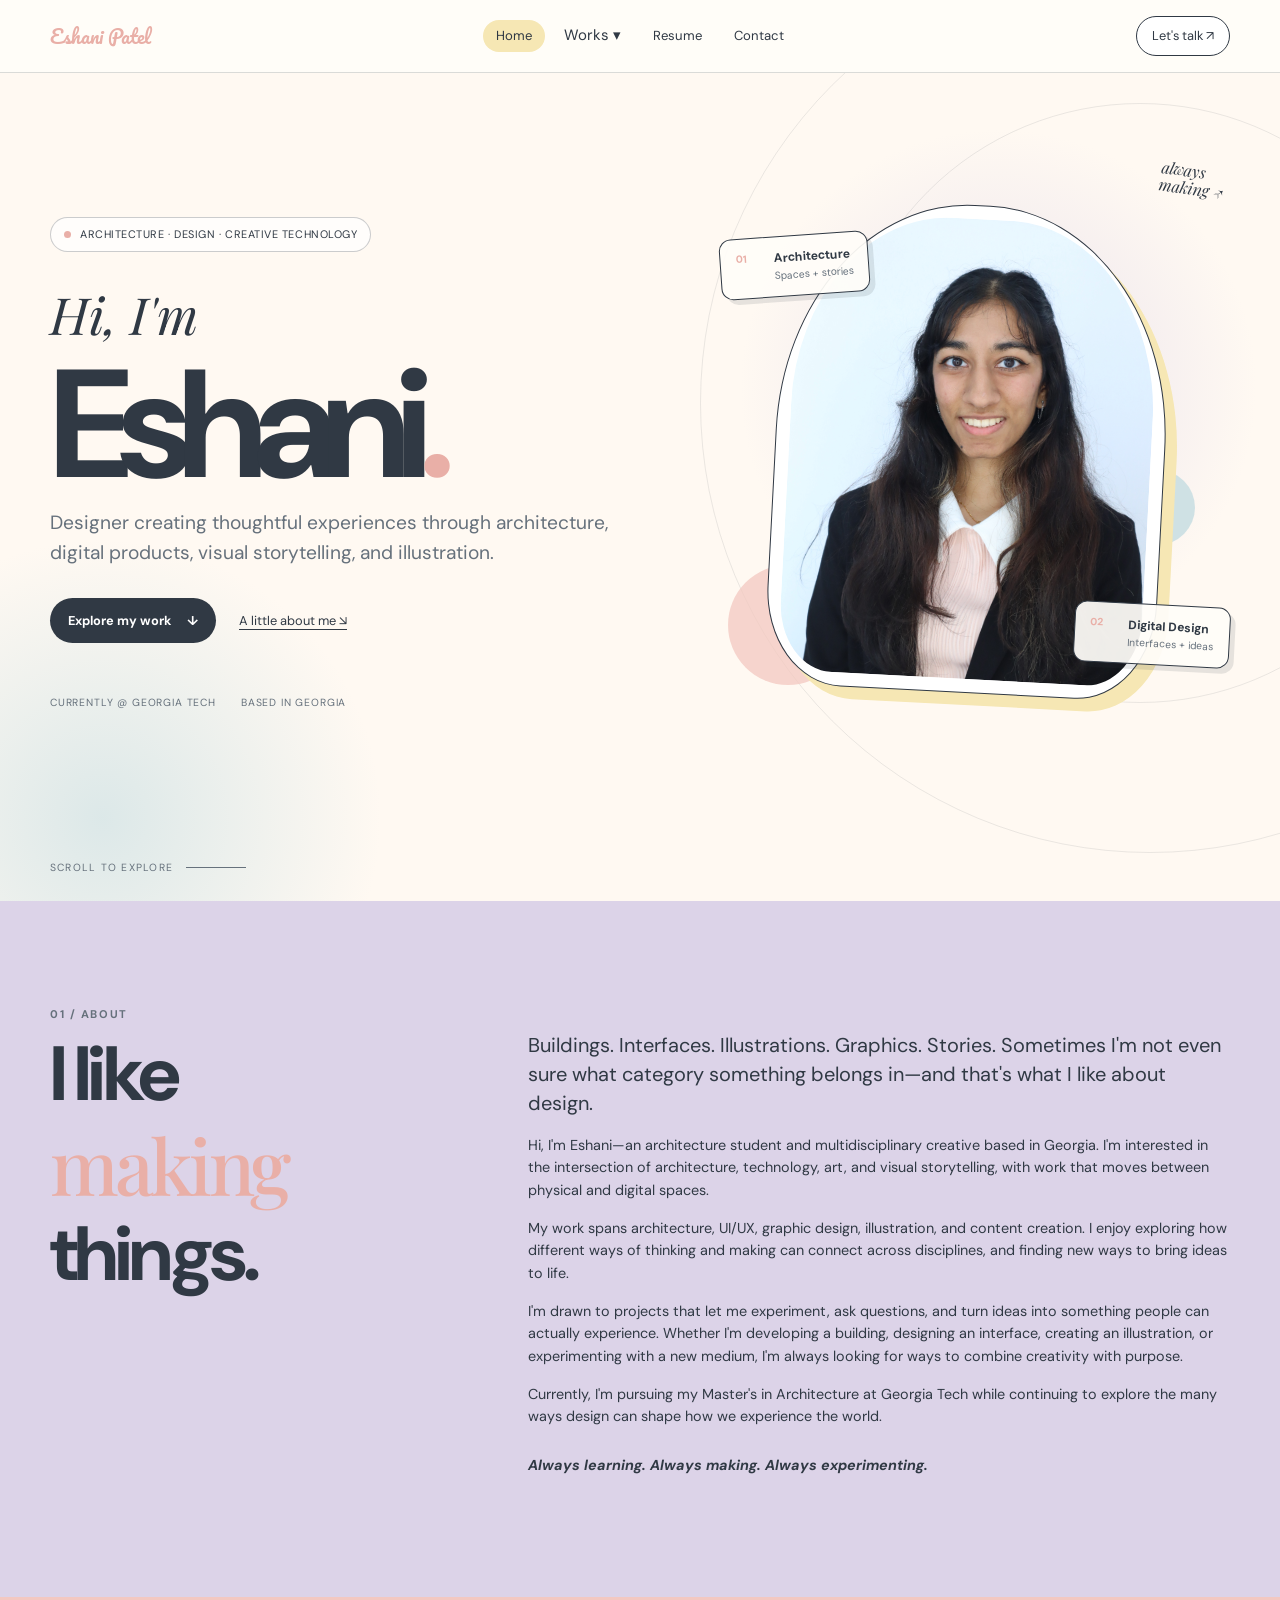
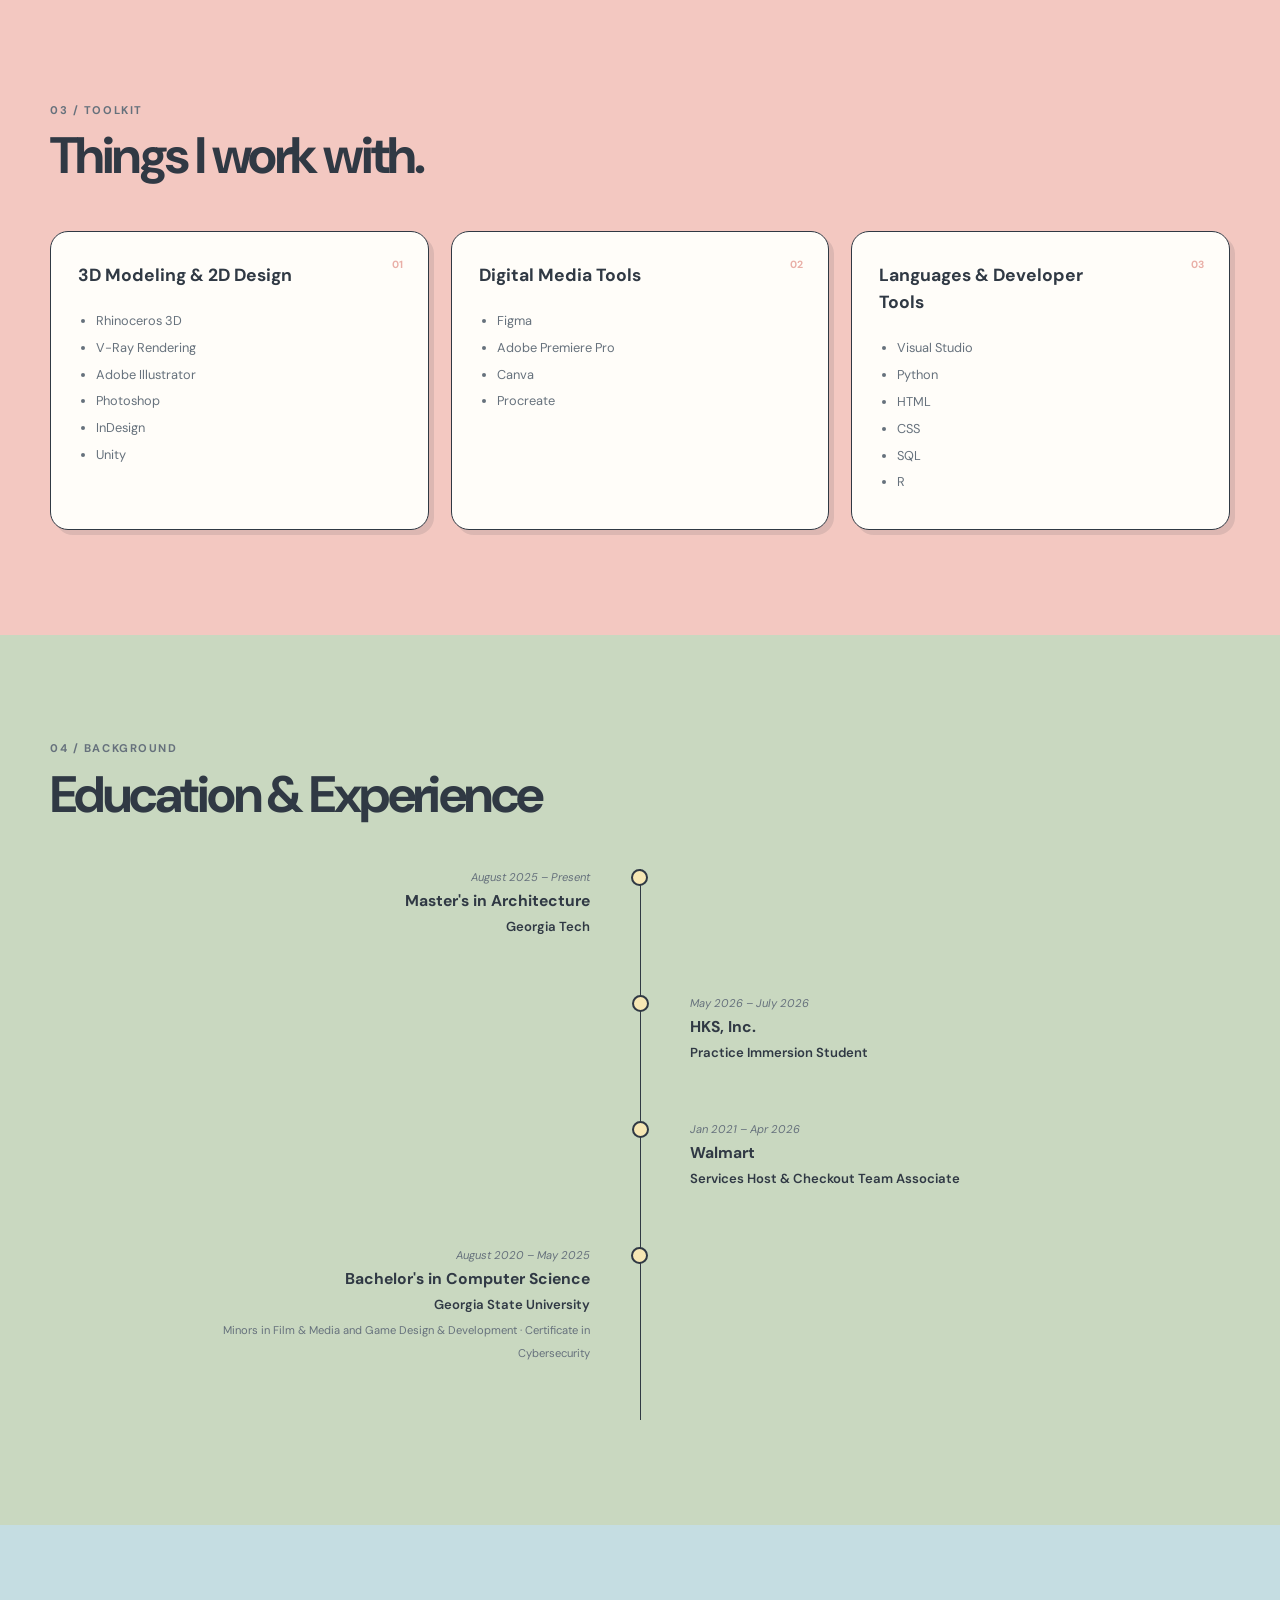
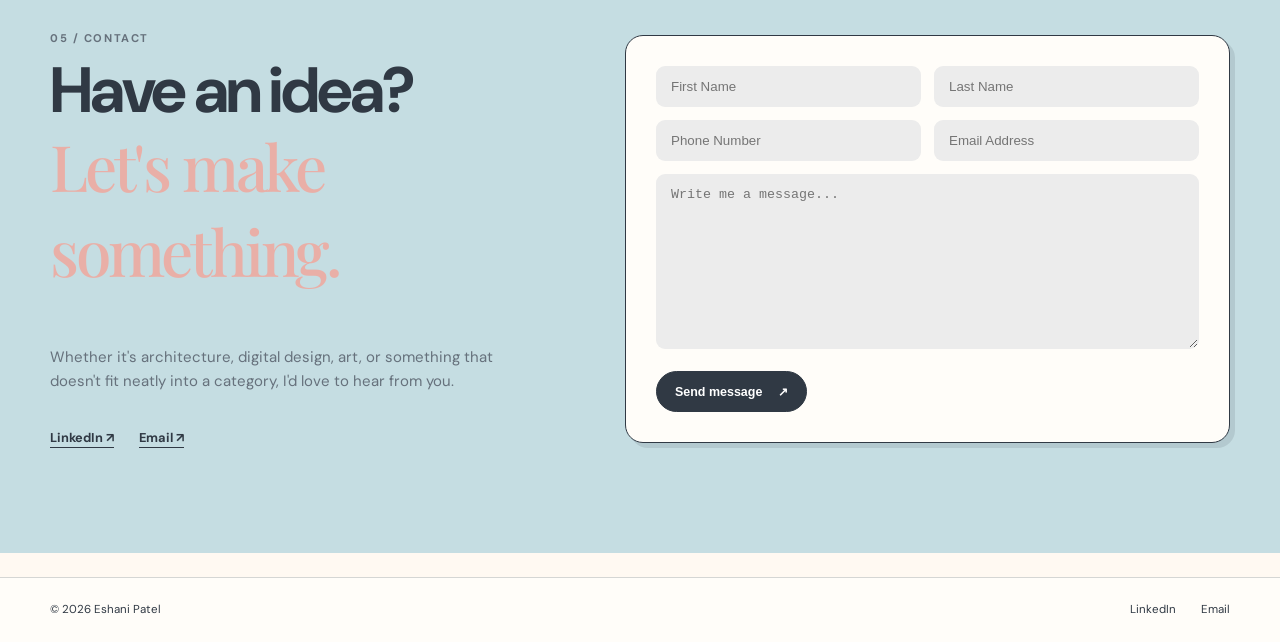
==== index.html @ 1f46087b "naming convention" ====
<!DOCTYPE html>
<html lang="en">

<head>
  <meta charset="UTF-8">
  <meta name="viewport" content="width=device-width, initial-scale=1">
  <meta name="description" content="Eshani Patel — architecture student and multidisciplinary designer.">
  <title>Eshani Patel | Portfolio</title>
  
  <link rel="preconnect" href="https://fonts.googleapis.com">
  <link rel="preconnect" href="https://fonts.gstatic.com" crossorigin>
  <link href="https://fonts.googleapis.com/css2?family=DM+Sans:wght@400;500;600;700&family=Playfair+Display:ital,wght@0,500;0,600;1,500&family=Pacifico&display=swap" rel="stylesheet">
  <link rel="stylesheet" href="styles.css">
</head>

<body>

  <header class="site-header">
    <nav class="nav container">
      <a class="logo" href="#home">Eshani Patel</a>
      
      <div class="nav-center">
        <a class="active" href="#home">Home</a>
        <div class="nav-dropdown">
          <button class="nav-dropdown-toggle" type="button" aria-expanded="false">
            Works <span class="caret">▾</span>
          </button>
          <div class="nav-dropdown-menu">
            <a href="architecture.html">Architecture</a>
            <a href="uiux_graphicdesign.html">UI/UX &amp; Graphic Design</a>
            <a href="WebAppDev.html">Web &amp; App Development</a>
            <a href="#illustrations">Illustrations</a>
            <a href="#content-creation">Content Creation</a>
          </div>
        </div>
        <a href="#resume">Resume</a>
        <a href="#contact">Contact</a>
      </div>
      
      <a class="nav-cta" href="#contact">Let's talk <span>↗</span></a>
      
      <button class="menu-toggle" aria-expanded="false" aria-controls="nav-links">
        <span></span>
        <span></span>
        <span></span>
        <span class="sr-only">Open navigation</span>
      </button>
      
      <div class="mobile-links" id="nav-links">
        <a href="#home">Home</a>
        <div class="mobile-dropdown">
          <button class="mobile-dropdown-toggle" type="button" aria-expanded="false">
            Works <span class="caret">▾</span>
          </button>
          <div class="mobile-dropdown-menu">
            <a href="architecture.html">Architecture</a>
            <a href="uiux_graphicdesign.html">UI/UX &amp; Graphic Design</a>
            <a href="#web-app-development">Web &amp; App Development</a>
            <a href="#illustrations">Illustrations</a>
            <a href="#content-creation">Content Creation</a>
          </div>
        </div>
        <a href="#resume">Resume</a>
        <a href="#contact">Contact</a>
      </div>
    </nav>
  </header>

  <main>

    <section class="hero" id="home">
      <div class="hero-orbit orbit-one"></div>
      <div class="hero-orbit orbit-two"></div>
      
      <div class="hero-grid container">
        <div class="hero-copy">
          <div class="hero-kicker">
            <span class="dot"></span>
            Architecture · Design · Creative Technology
          </div>
          
          <p class="hero-pretitle">Hi, I'm</p>
          <div class="hero-name-spacer" aria-hidden="true"></div>
          <h1>Eshani<span>.</span></h1>
          <p class="hero-lead">Designer creating thoughtful experiences through architecture, digital products, visual storytelling, and illustration.</p>
          
          <div class="hero-actions">
            <a class="button button-dark" href="#work">Explore my work <span>↓</span></a>
            <a class="text-link" href="#about">A little about me <span>↘</span></a>
          </div>
          
          <div class="hero-notes">
            <span>Currently @ Georgia Tech</span>
            <span>Based in Georgia</span>
          </div>
        </div>

        <div class="hero-visual">
          <div class="scribble">always<br>making ↗</div>
          
          <div class="portrait-frame">
            <img src="BusProfPortrait3.jpg" alt="Portrait of Eshani Patel">
          </div>
          
          <div class="floating-card card-top">
            <span class="mini-label">01</span>
            <strong>Architecture</strong>
            <small>Spaces + stories</small>
          </div>
          
          <div class="floating-card card-bottom">
            <span class="mini-label">02</span>
            <strong>Digital Design</strong>
            <small>Interfaces + ideas</small>
          </div>
          
          <div class="shape shape-pink"></div>
          <div class="shape shape-blue"></div>
        </div>
      </div>

      <div class="scroll-note">
        <span>Scroll to explore</span>
        <span class="line"></span>
      </div>
    </section>


    <section class="about section" id="about">
      <div class="container about-grid">
        <div class="about-title">
          <p class="eyebrow">01 / About</p>
          <h2>I like<br><em>making</em><br>things.</h2>
        </div>

        <div class="about-copy">
          <p class="about-intro">Buildings. Interfaces. Illustrations. Graphics. Stories. Sometimes I'm not even sure what category something belongs in—and that's what I like about design.</p>
          
          <p>Hi, I'm Eshani—an architecture student and multidisciplinary creative based in Georgia. I'm interested in the intersection of architecture, technology, art, and visual storytelling, with work that moves between physical and digital spaces.</p>
          
          <p>My work spans architecture, UI/UX, graphic design, illustration, and content creation. I enjoy exploring how different ways of thinking and making can connect across disciplines, and finding new ways to bring ideas to life.</p>
          
          <p>I'm drawn to projects that let me experiment, ask questions, and turn ideas into something people can actually experience. Whether I'm developing a building, designing an interface, creating an illustration, or experimenting with a new medium, I'm always looking for ways to combine creativity with purpose.</p>
          
          <p>Currently, I'm pursuing my Master's in Architecture at Georgia Tech while continuing to explore the many ways design can shape how we experience the world.</p>
          
          <p class="closing-line">Always learning. Always making. Always experimenting.</p>
        </div>
      </div>
    </section>



    <section class="skills section" id="skills">
      <div class="container">
        <div class="section-heading">
          <div>
            <p class="eyebrow">03 / Toolkit</p>
            <h2>Things I work with.</h2>
          </div>
        </div>

        <div class="skills-grid">
          <article class="skill-card">
            <span class="skill-number">01</span>
            <h3>3D Modeling &amp; 2D Design</h3>
            <ul>
              <li>Rhinoceros 3D</li>
              <li>V-Ray Rendering</li>
              <li>Adobe Illustrator</li>
              <li>Photoshop</li>
              <li>InDesign</li>
              <li>Unity</li>
            </ul>
          </article>

          <article class="skill-card">
            <span class="skill-number">02</span>
            <h3>Digital Media Tools</h3>
            <ul>
              <li>Figma</li>
              <li>Adobe Premiere Pro</li>
              <li>Canva</li>
              <li>Procreate</li>
            </ul>
          </article>

          <article class="skill-card">
            <span class="skill-number">03</span>
            <h3>Languages &amp; Developer Tools</h3>
            <ul>
              <li>Visual Studio</li>
              <li>Python</li>
              <li>HTML</li>
              <li>CSS</li>
              <li>SQL</li>
              <li>R</li>
            </ul>
          </article>
        </div>
      </div>
    </section>


    <section class="timeline-section section" id="resume">
      <div class="container">
        <div class="section-heading">
          <div>
            <p class="eyebrow">04 / Background</p>
            <h2>Education &amp; Experience</h2>
          </div>
        </div>

        <div class="timeline">
          <article class="timeline-item left">
            <div class="timeline-content">
              <span class="date">August 2025 – Present</span>
              <h3>Master's in Architecture</h3>
              <p>Georgia Tech</p>
            </div>
          </article>

          <article class="timeline-item right">
            <div class="timeline-content">
              <span class="date">May 2026 – July 2026</span>
              <h3>HKS, Inc.</h3>
              <p>Practice Immersion Student</p>
            </div>
          </article>

          <article class="timeline-item right">
            <div class="timeline-content">
              <span class="date">Jan 2021 – Apr 2026</span>
              <h3>Walmart</h3>
              <p>Services Host &amp; Checkout Team Associate</p>
            </div>
          </article>

          <article class="timeline-item left">
            <div class="timeline-content">
              <span class="date">August 2020 – May 2025</span>
              <h3>Bachelor's in Computer Science</h3>
              <p>Georgia State University</p>
              <small>Minors in Film &amp; Media and Game Design &amp; Development · Certificate in Cybersecurity</small>
            </div>
          </article>
        </div>
      </div>
    </section>


    <section class="contact section" id="contact">
      <div class="container contact-grid">
        <div class="contact-intro">
          <p class="eyebrow">05 / Contact</p>
          <h2>Have an idea?<br><em>Let's make something.</em></h2>
          <p>Whether it's architecture, digital design, art, or something that doesn't fit neatly into a category, I'd love to hear from you.</p>
          
          <div class="contact-links">
            <a href="#" target="_blank" rel="noreferrer">LinkedIn ↗</a>
            <a href="mailto:your-email@example.com">Email ↗</a>
          </div>
        </div>

        <form class="contact-form" action="#" method="post">
          <div class="form-row">
            <label>
              <span>First Name</span>
              <input name="first-name" placeholder="First Name" autocomplete="given-name">
            </label>
            <label>
              <span>Last Name</span>
              <input name="last-name" placeholder="Last Name" autocomplete="family-name">
            </label>
          </div>

          <div class="form-row">
            <label>
              <span>Phone Number</span>
              <input type="tel" name="phone" placeholder="Phone Number" autocomplete="tel">
            </label>
            <label>
              <span>Email Address</span>
              <input type="email" name="email" placeholder="Email Address" autocomplete="email">
            </label>
          </div>

          <label>
            <span>Message</span>
            <textarea name="message" placeholder="Write me a message..." rows="7"></textarea>
          </label>

          <button type="submit">Send message <span>↗</span></button>
        </form>
      </div>
    </section>
  </main>


  <footer class="site-footer">
    <div class="container footer-inner">
      <span>© 2026 Eshani Patel</span>
      <div>
        <a href="#" target="_blank" rel="noreferrer">LinkedIn</a>
        <a href="mailto:your-email@example.com">Email</a>
      </div>
    </div>
  </footer>

  <script>
    const menuToggle = document.querySelector('.menu-toggle');
    const mobileLinks = document.querySelector('.mobile-links');
    const navDropdown = document.querySelector('.nav-dropdown');
    const navDropdownToggle = document.querySelector('.nav-dropdown-toggle');
    const mobileDropdown = document.querySelector('.mobile-dropdown');
    const mobileDropdownToggle = document.querySelector('.mobile-dropdown-toggle');

    const closeDesktopDropdown = () => {
      navDropdown?.classList.remove('open');
      navDropdownToggle?.setAttribute('aria-expanded', 'false');
    };

    const closeMobileDropdown = () => {
      mobileDropdown?.classList.remove('open');
      mobileDropdownToggle?.setAttribute('aria-expanded', 'false');
    };

    navDropdownToggle?.addEventListener('click', () => {
      const isOpen = navDropdown.classList.contains('open');
      navDropdown.classList.toggle('open', !isOpen);
      navDropdownToggle.setAttribute('aria-expanded', String(!isOpen));
    });

    mobileDropdownToggle?.addEventListener('click', () => {
      const isOpen = mobileDropdown.classList.contains('open');
      mobileDropdown.classList.toggle('open', !isOpen);
      mobileDropdownToggle.setAttribute('aria-expanded', String(!isOpen));
    });

    document.addEventListener('click', (event) => {
      if (!navDropdown?.contains(event.target)) {
        closeDesktopDropdown();
      }
      if (!mobileDropdown?.contains(event.target)) {
        closeMobileDropdown();
      }
    });

    menuToggle?.addEventListener('click', () => {
      const isExpanded = menuToggle.getAttribute('aria-expanded') === 'true';
      menuToggle.setAttribute('aria-expanded', String(!isExpanded));
      mobileLinks.classList.toggle('open');
    });

    mobileLinks?.querySelectorAll('a').forEach(link => {
      link.addEventListener('click', () => {
        menuToggle.setAttribute('aria-expanded', 'false');
        mobileLinks.classList.remove('open');
      });
    });
  </script>
</body>

</html>
---- styles.css ----
/* =========================================
   DESIGN TOKENS
   ========================================= */
:root {
  --cream: #fff9f2;
  --paper: #fffdf9;
  --ink: #303944;
  --muted: #66717c;
  --rose: #f3c8c1;
  --coral: #e9afa7;
  --lav: #dcd3e8;
  --butter: #f6e7b4;
  --sage: #c9d8c0;
  --blue: #c5dde2;
  --white: #fff;
  --shadow: 5px 5px 0 rgba(48, 57, 68, 0.12);
  --max: 1180px;
}

/* =========================================
   BASE / RESET
   ========================================= */
* {
  box-sizing: border-box;
}

html {
  scroll-behavior: smooth;
  scroll-padding-top: 75px;
}

body {
  margin: 0;
  background: var(--cream);
  color: var(--ink);
  font: 15px/1.55 'DM Sans', Arial, sans-serif;
}

a {
  color: inherit;
}

img {
  max-width: 100%;
  display: block;
}

.container {
  width: min(calc(100% - 48px), var(--max));
  margin: auto;
}

.section {
  padding: 105px 0;
}

h1,
h2,
h3,
p {
  margin-top: 0;
}

h2 {
  font-size: clamp(2rem, 4vw, 3.5rem);
  line-height: 1.02;
  letter-spacing: -0.05em;
}

.eyebrow {
  font-size: 0.7rem;
  font-weight: 700;
  letter-spacing: 0.14em;
  text-transform: uppercase;
  color: var(--muted);
}

/* =========================================
   LAYOUT / UTILITY STYLES
   ========================================= */
.site-header {
  position: sticky;
  top: 0;
  z-index: 100;
  background: #fffdf9e8;
  border-bottom: 1px solid #3039442d;
  backdrop-filter: blur(14px);
}

.nav {
  min-height: 72px;
  display: grid;
  grid-template-columns: 1fr auto 1fr;
  align-items: center;
}

.logo {
  font: 1.2rem 'Pacifico', cursive;
  color: var(--coral);
  text-decoration: none;
}

.nav-center {
  display: flex;
  gap: 6px;
  align-items: center;
}

.nav-center a,
.nav-dropdown-toggle {
  padding: 8px 13px;
  border-radius: 999px;
  font-size: 0.82rem;
  text-decoration: none;
  line-height: 1.2;
}

.nav-center a:hover,
.nav-center .active,
.nav-dropdown-toggle:hover {
  background: var(--butter);
}

.nav-dropdown {
  position: relative;
}

.nav-dropdown-toggle {
  border: 0;
  background: transparent;
  color: inherit;
  font: inherit;
  cursor: pointer;
  display: flex;
  align-items: center;
  gap: 4px;
}

.nav-dropdown-menu {
  position: absolute;
  top: calc(100% + 8px);
  left: 0;
  display: none;
  flex-direction: column;
  min-width: 220px;
  padding: 10px;
  border: 1px solid var(--ink);
  border-radius: 14px;
  background: var(--paper);
  box-shadow: var(--shadow);
  z-index: 30;
}

.nav-dropdown.open .nav-dropdown-menu {
  display: flex;
}

.nav-dropdown-menu a {
  padding: 8px 10px;
  border-radius: 10px;
  text-decoration: none;
  font-size: 0.8rem;
}

.nav-dropdown-menu a:hover {
  background: var(--butter);
}

.nav-cta {
  justify-self: end;
  padding: 9px 15px;
  border: 1px solid var(--ink);
  border-radius: 999px;
  text-decoration: none;
  font-size: 0.8rem;
  background: #fff;
}

.menu-toggle,
.mobile-links {
  display: none;
}

/* =========================================
   HERO
   ========================================= */
.hero {
  position: relative;
  min-height: calc(100vh - 72px);
  overflow: hidden;
  display: grid;
  align-items: center;
  background: radial-gradient(circle at 78% 38%, #dcd3e8a6, transparent 23%),
    radial-gradient(circle at 8% 90%, #c5dde299, transparent 20%),
    var(--cream);
}

.hero-grid {
  position: relative;
  z-index: 2;
  display: grid;
  grid-template-columns: 1fr 0.85fr;
  gap: 70px;
  align-items: center;
  padding: 35px 0 80px;
}

.hero-kicker {
  width: max-content;
  display: flex;
  align-items: center;
  gap: 9px;
  margin-bottom: 28px;
  padding: 8px 13px;
  border: 1px solid #30394440;
  border-radius: 999px;
  background: #ffffffa8;
  font-size: 0.68rem;
  letter-spacing: 0.05em;
  text-transform: uppercase;
}

.dot {
  width: 7px;
  height: 7px;
  border-radius: 50%;
  background: var(--coral);
}

.hero-pretitle {
  margin-bottom: 0;
  font: italic clamp(2rem, 4vw, 3.8rem) 'Playfair Display', serif;
}

.hero-name-spacer {
  height: 18px;
}

.hero h1 {
  margin: 0 0 22px;
  font-size: clamp(5rem, 12vw, 10.5rem);
  line-height: 0.78;
  letter-spacing: -0.09em;
}

.hero h1 span {
  color: var(--coral);
}

.hero-lead {
  max-width: 600px;
  margin-bottom: 30px;
  color: var(--muted);
  font-size: clamp(1rem, 1.5vw, 1.2rem);
}

.hero-actions {
  display: flex;
  align-items: center;
  gap: 23px;
}

.button {
  display: inline-flex;
  gap: 16px;
  padding: 13px 18px;
  border-radius: 999px;
  text-decoration: none;
  font-size: 0.8rem;
  font-weight: 700;
}

.button-dark {
  background: var(--ink);
  color: #fff;
}

.text-link {
  font-size: 0.8rem;
  text-underline-offset: 4px;
}

.hero-notes {
  display: flex;
  gap: 25px;
  margin-top: 52px;
  color: var(--muted);
  font-size: 0.65rem;
  text-transform: uppercase;
  letter-spacing: 0.08em;
}

.hero-visual {
  position: relative;
  min-height: 610px;
}

.portrait-frame {
  position: absolute;
  z-index: 3;
  top: 45px;
  right: 65px;
  width: min(390px, 80%);
  aspect-ratio: 4 / 5;
  overflow: hidden;
  padding: 13px;
  border: 1.5px solid var(--ink);
  border-radius: 48% 48% 20% 20%;
  background: #fff;
  transform: rotate(3deg);
  box-shadow: 12px 12px 0 var(--butter);
}

.portrait-frame img {
  width: 100%;
  height: 100%;
  object-fit: cover;
  border-radius: 42% 42% 15% 15%;
  background: var(--lav);
}

.floating-card {
  position: absolute;
  z-index: 5;
  display: grid;
  grid-template-columns: 30px 1fr;
  column-gap: 8px;
  padding: 12px 15px;
  border: 1px solid var(--ink);
  border-radius: 12px;
  background: #fffdf9ed;
  box-shadow: var(--shadow);
}

.floating-card strong {
  font-size: 0.76rem;
}

.floating-card small {
  grid-column: 2;
  color: var(--muted);
  font-size: 0.64rem;
}

.mini-label {
  color: var(--coral);
  font-size: 0.65rem;
  font-weight: 700;
}

.card-top {
  top: 75px;
  left: 0;
  transform: rotate(-4deg);
}

.card-bottom {
  right: 0;
  bottom: 105px;
  transform: rotate(3deg);
}

.scribble {
  position: absolute;
  z-index: 6;
  right: 5px;
  top: 2px;
  font: italic 1rem/1.1 'Playfair Display', serif;
  transform: rotate(8deg);
}

.shape {
  position: absolute;
  border-radius: 50%;
}

.shape-pink {
  width: 120px;
  height: 120px;
  left: 8px;
  bottom: 85px;
  background: var(--rose);
  opacity: 0.75;
}

.shape-blue {
  width: 75px;
  height: 75px;
  right: 35px;
  top: 310px;
  background: var(--blue);
  opacity: 0.8;
}

.hero-orbit {
  position: absolute;
  border: 1px solid #3039441a;
  border-radius: 50%;
}

.orbit-one {
  width: 600px;
  height: 600px;
  right: -160px;
  top: 30px;
}

.orbit-two {
  width: 900px;
  height: 900px;
  right: -320px;
  top: -120px;
}

.scroll-note {
  position: absolute;
  bottom: 25px;
  left: max(24px, calc((100vw - var(--max)) / 2));
  display: flex;
  align-items: center;
  gap: 13px;
  color: var(--muted);
  font-size: 0.65rem;
  text-transform: uppercase;
  letter-spacing: 0.12em;
}

.scroll-note .line {
  width: 60px;
  height: 1px;
  background: var(--muted);
}

/* =========================================
   ABOUT
   ========================================= */
.about {
  background: var(--lav);
}

.about-grid {
  display: grid;
  grid-template-columns: 0.7fr 1.3fr;
  gap: 100px;
}

.about-title h2 {
  font-size: clamp(3.5rem, 6vw, 6rem);
  margin: 0;
}

.about-title em,
.contact-intro em {
  color: var(--coral);
  font: 500 1em 'Playfair Display', serif;
}

.about-copy {
  padding-top: 25px;
}

.about-copy p {
  max-width: 720px;
  margin-bottom: 16px;
  font-size: 0.9rem;
}

.about-copy .about-intro {
  font-size: 1.25rem;
  line-height: 1.45;
}

.closing-line {
  margin-top: 26px;
  font-weight: 700;
  font-style: italic;
}

/* =========================================
   WORKS
   ========================================= */
.works {
  background: var(--paper);
}

.section-heading {
  display: flex;
  align-items: end;
  justify-content: space-between;
  gap: 30px;
  margin-bottom: 48px;
}

.section-heading h2 {
  margin-bottom: 0;
}

.section-heading > p {
  max-width: 410px;
  color: var(--muted);
  font-size: 0.88rem;
}

.project-grid {
  display: grid;
  grid-template-columns: 1.2fr 0.8fr;
  grid-template-rows: auto auto;
  gap: 25px;
}

.project-card {
  overflow: hidden;
  display: block;
  border: 1px solid var(--ink);
  border-radius: 18px;
  background: #fff;
  box-shadow: var(--shadow);
  text-decoration: none;
  transition: 0.25s;
}

.project-card:hover {
  transform: translateY(-6px) rotate(-0.4deg);
}

.project-large {
  grid-row: span 2;
}

.project-image {
  min-height: 280px;
  display: grid;
  place-items: center;
  background: var(--butter);
  color: var(--muted);
  font-size: 0.7rem;
  letter-spacing: 0.1em;
  text-transform: uppercase;
}

.project-large .project-image {
  min-height: 490px;
  background: var(--lav);
}

.project-yellow .project-image {
  background: var(--blue);
}

.project-green .project-image {
  background: var(--sage);
}

.project-meta {
  padding: 20px 22px 23px;
}

.project-meta span {
  font-size: 0.65rem;
  color: var(--muted);
  text-transform: uppercase;
  letter-spacing: 0.1em;
}

.project-meta h3 {
  margin: 7px 0;
  font-size: 1.25rem;
}

.project-meta h3 b {
  float: right;
  color: var(--coral);
}

.project-meta p {
  margin: 0;
  color: var(--muted);
  font-size: 0.8rem;
}

/* =========================================
   SKILLS
   ========================================= */
.skills {
  background: var(--rose);
}

.skills-grid {
  display: grid;
  grid-template-columns: repeat(3, 1fr);
  gap: 22px;
}

.skill-card {
  position: relative;
  min-height: 280px;
  padding: 30px 27px;
  border: 1px solid var(--ink);
  border-radius: 18px;
  background: var(--paper);
  box-shadow: var(--shadow);
}

.skill-number {
  position: absolute;
  top: 25px;
  right: 25px;
  font-size: 0.65rem;
  color: var(--coral);
  font-weight: 700;
}

.skill-card h3 {
  max-width: 220px;
  margin-bottom: 22px;
  font-size: 1.1rem;
}

.skill-card ul {
  margin: 0;
  padding-left: 18px;
}

.skill-card li {
  margin-bottom: 7px;
  color: var(--muted);
  font-size: 0.8rem;
}

/* =========================================
   TIMELINE
   ========================================= */
.timeline-section {
  background: var(--sage);
}

.timeline {
  position: relative;
  max-width: 950px;
  margin: auto;
}

.timeline:before {
  content: "";
  position: absolute;
  top: 0;
  bottom: 0;
  left: 50%;
  width: 1px;
  background: var(--ink);
}

.timeline-item {
  position: relative;
  width: 50%;
  padding: 0 50px 55px;
}

.timeline-item.left {
  text-align: right;
}

.timeline-item.right {
  margin-left: 50%;
}

.timeline-item:after {
  content: "";
  position: absolute;
  top: 0;
  width: 13px;
  height: 13px;
  border: 2px solid var(--ink);
  border-radius: 50%;
  background: var(--butter);
}

.timeline-item.left:after {
  right: -8px;
}

.timeline-item.right:after {
  left: -8px;
}

.timeline-content {
  max-width: 380px;
  margin-left: auto;
}

.timeline-item.right .timeline-content {
  margin-left: 0;
}

.date {
  display: block;
  margin-bottom: 3px;
  color: var(--muted);
  font-size: 0.7rem;
  font-style: italic;
}

.timeline-content h3 {
  margin-bottom: 3px;
  font-size: 0.98rem;
}

.timeline-content p {
  margin-bottom: 3px;
  font-size: 0.82rem;
  font-weight: 600;
}

.timeline-content small {
  color: var(--muted);
  font-size: 0.7rem;
}

/* =========================================
   CONTACT
   ========================================= */
.contact {
  background: var(--blue);
}

.contact-grid {
  display: grid;
  grid-template-columns: 0.9fr 1.1fr;
  gap: 80px;
  align-items: center;
}

.contact-intro h2 {
  font-size: clamp(2.8rem, 5vw, 5rem);
}

.contact-intro > p:not(.eyebrow) {
  max-width: 450px;
  color: var(--muted);
}

.contact-links {
  display: flex;
  gap: 25px;
  margin-top: 35px;
}

.contact-links a {
  font-size: 0.8rem;
  font-weight: 700;
  text-underline-offset: 5px;
}

.contact-form {
  padding: 30px;
  border: 1px solid var(--ink);
  border-radius: 18px;
  background: var(--paper);
  box-shadow: var(--shadow);
}

.form-row {
  display: grid;
  grid-template-columns: 1fr 1fr;
  gap: 13px;
  margin-bottom: 13px;
}

.contact-form label {
  display: block;
}

.contact-form label > span {
  position: absolute;
  width: 1px;
  height: 1px;
  overflow: hidden;
  clip: rect(0 0 0 0);
}

.contact-form input,
.contact-form textarea {
  width: 100%;
  border: 1px solid transparent;
  border-radius: 9px;
  outline: none;
  background: #ececec;
  color: var(--ink);
  padding: 12px 14px;
}

.contact-form textarea {
  min-height: 175px;
  resize: vertical;
}

.contact-form input:focus,
.contact-form textarea:focus {
  border-color: var(--ink);
  background: #fff;
}

.contact-form button {
  margin-top: 15px;
  padding: 12px 18px;
  border: 1px solid var(--ink);
  border-radius: 999px;
  background: var(--ink);
  color: #fff;
  cursor: pointer;
  font-size: 0.78rem;
  font-weight: 700;
}

.contact-form button span {
  margin-left: 12px;
}

/* =========================================
   FOOTER & ACCESSIBILITY
   ========================================= */
.site-footer {
  margin-top: 24px;
  background: var(--paper);
  border-top: 1px solid #30394433;
}

.footer-inner {
  min-height: 64px;
  display: flex;
  justify-content: space-between;
  align-items: center;
  font-size: 0.72rem;
}

.footer-inner div {
  display: flex;
  gap: 25px;
}

.footer-inner a {
  text-decoration: none;
}

.sr-only {
  position: absolute;
  width: 1px;
  height: 1px;
  overflow: hidden;
  clip: rect(0 0 0 0);
}

:focus-visible {
  outline: 3px solid var(--coral);
  outline-offset: 3px;
}

/* =========================================
   RESPONSIVE BREAKPOINTS
   ========================================= */
@media (max-width: 850px) {
  .nav {
    grid-template-columns: 1fr auto;
  }

  .nav-center,
  .nav-cta {
    display: none;
  }

  .menu-toggle {
    display: block;
    justify-self: end;
    width: 42px;
    height: 38px;
    border: 1px solid var(--ink);
    border-radius: 999px;
    background: #fff;
  }

  .menu-toggle span:not(.sr-only) {
    display: block;
    width: 18px;
    height: 2px;
    margin: 4px auto;
    background: var(--ink);
  }

  .mobile-links {
    position: absolute;
    top: 72px;
    left: 0;
    right: 0;
    display: none;
    flex-direction: column;
    padding: 12px;
    background: var(--paper);
    border-bottom: 1px solid #3039442d;
  }

  .mobile-links.open {
    display: flex;
  }

  .mobile-links a,
  .mobile-dropdown-toggle {
    padding: 11px;
    text-align: center;
    text-decoration: none;
  }

  .mobile-dropdown {
    display: flex;
    flex-direction: column;
  }

  .mobile-dropdown-toggle {
    border: 0;
    background: transparent;
    color: inherit;
    font: inherit;
    cursor: pointer;
    display: flex;
    justify-content: center;
    align-items: center;
    gap: 4px;
  }

  .mobile-dropdown-menu {
    display: none;
    flex-direction: column;
    padding: 0 10px 8px;
  }

  .mobile-dropdown.open .mobile-dropdown-menu {
    display: flex;
  }

  .mobile-dropdown-menu a {
    padding: 8px 10px;
    text-decoration: none;
    font-size: 0.8rem;
  }

  .hero-grid {
    grid-template-columns: 1fr;
    gap: 30px;
  }

  .hero {
    min-height: auto;
  }

  .hero-visual {
    min-height: 500px;
  }

  .portrait-frame {
    right: 15%;
    width: 330px;
  }

  .about-grid,
  .contact-grid {
    grid-template-columns: 1fr;
    gap: 45px;
  }

  .skills-grid {
    grid-template-columns: 1fr;
  }

  .skill-card {
    min-height: auto;
  }

  .project-grid {
    grid-template-columns: 1fr;
  }

  .project-large {
    grid-row: auto;
  }

  .project-large .project-image {
    min-height: 350px;
  }

  .contact-grid {
    gap: 30px;
  }
}

@media (max-width: 620px) {
  .container {
    width: calc(100% - 30px);
  }

  .section {
    padding: 75px 0;
  }

  .hero-grid {
    padding-top: 50px;
  }

  .hero h1 {
    font-size: clamp(4.8rem, 25vw, 7rem);
  }

  .hero-actions {
    align-items: flex-start;
    flex-direction: column;
    gap: 15px;
  }

  .hero-notes {
    flex-direction: column;
    gap: 5px;
    margin-top: 35px;
  }

  .hero-visual {
    min-height: 410px;
  }

  .portrait-frame {
    top: 35px;
    right: 7%;
    width: 275px;
  }

  .card-top {
    left: 0;
    top: 35px;
  }

  .card-bottom {
    right: 0;
    bottom: 30px;
  }

  .scribble {
    right: 0;
  }

  .shape-pink {
    width: 80px;
    height: 80px;
    bottom: 20px;
  }

  .shape-blue {
    width: 55px;
    height: 55px;
    top: 220px;
  }

  .scroll-note {
    display: none;
  }

  .section-heading {
    display: block;
  }

  .section-heading > p {
    margin-top: 15px;
  }

  .timeline:before {
    left: 8px;
  }

  .timeline-item,
  .timeline-item.right {
    width: 100%;
    margin-left: 0;
    padding-left: 38px;
    padding-right: 0;
    text-align: left;
  }

  .timeline-item.left:after,
  .timeline-item.right:after {
    left: 1px;
    right: auto;
  }

  .timeline-content,
  .timeline-item.right .timeline-content {
    margin: 0;
    max-width: none;
  }

  .form-row {
    grid-template-columns: 1fr;
  }

  .contact-form {
    padding: 20px;
  }

  .footer-inner {
    flex-direction: column;
    justify-content: center;
    gap: 7px;
    padding: 15px 0;
  }
}

/* =========================================
   ARCHITECTURE PAGE STYLES
   ========================================= */
.site-shell {
  min-height: 100vh;
  display: flex;
  flex-direction: column;
}

.main {
  width: min(calc(100% - 48px), var(--max));
  margin: 0 auto;
  padding: 88px 0 72px;
  flex: 1;
}

main > .container {
  padding-top: 20px;
}

.page-title {
  margin: 0 0 38px;
  font-size: clamp(3.5rem, 7vw, 6rem);
  line-height: 0.88;
  letter-spacing: -0.08em;
  color: var(--ink);
}

.page-title.soft {
  color: var(--muted);
}

.project-grid {
  display: grid;
  grid-template-columns: repeat(2, minmax(0, 1fr));
  gap: 26px;
}

.project-card {
  overflow: hidden;
  display: block;
  background: var(--paper);
  border: 1px solid var(--ink);
  border-radius: 18px;
  box-shadow: var(--shadow);
  transition: transform 0.25s ease;
}

.project-card:hover {
  transform: translateY(-6px) rotate(-0.4deg);
}

.project-image {
  position: relative;
  height: 290px;
  display: grid;
  place-items: center;
  background: var(--lav);
  border-bottom: 1px solid rgba(48, 57, 68, 0.1);
}

.project-card:nth-child(2n) .project-image {
  background: var(--blue);
}

.project-card:nth-child(3n) .project-image {
  background: var(--sage);
}

.project-card:nth-child(4n) .project-image {
  background: var(--rose);
}

.placeholder-icon {
  position: relative;
  width: 120px;
  height: 92px;
  border: 4px solid rgba(48, 57, 68, 0.7);
  border-radius: 8px;
  background: rgba(255, 255, 255, 0.2);
}

.placeholder-icon::before {
  content: "";
  position: absolute;
  left: 16px;
  bottom: 0;
  width: 0;
  height: 0;
  border-left: 30px solid transparent;
  border-right: 30px solid transparent;
  border-bottom: 38px solid rgba(48, 57, 68, 0.7);
}

.placeholder-icon::after {
  content: "";
  position: absolute;
  right: 10px;
  top: 10px;
  width: 18px;
  height: 18px;
  border-radius: 50%;
  background: rgba(48, 57, 68, 0.7);
}

.project-content {
  min-height: 140px;
  padding: 22px 24px 24px;
}

.project-title {
  margin: 0 0 12px;
  font-size: 1.3rem;
  line-height: 1.15;
  font-weight: 700;
}

.project-description {
  margin: 0;
  color: var(--muted);
  font-size: 0.9rem;
}

.uiux-grid {
  align-items: start;
}

.uiux-grid .project-card:nth-child(1) .project-image {
  height: 330px;
}

.uiux-grid .project-card:nth-child(2) .project-image {
  height: 210px;
}

.uiux-grid .project-card:nth-child(3) .project-image {
  height: 220px;
}

.uiux-grid .project-card:nth-child(4) .project-image {
  height: 320px;
}

.uiux-grid .project-card:nth-child(5) {
  grid-column: 1 / -1;
  display: grid;
  grid-template-columns: 2fr 1fr;
}

.uiux-grid .project-card:nth-child(5) .project-image {
  height: 250px;
}

.tag {
  display: inline-block;
  margin-top: 16px;
  padding: 6px 10px;
  color: var(--muted);
  background: #f5f5f5;
  border: 1px solid rgba(48, 57, 68, 0.14);
  border-radius: 999px;
  font-size: 0.68rem;
  letter-spacing: 0.08em;
  text-transform: uppercase;
}

@media (max-width: 760px) {
  .main {
    width: min(calc(100% - 30px), 620px);
    padding-top: 44px;
  }

  .project-grid {
    grid-template-columns: 1fr;
    gap: 24px;
  }

  .uiux-grid .project-card:nth-child(n) {
    grid-column: auto;
  }

  .uiux-grid .project-card:nth-child(5) {
    display: block;
  }
}

@media (max-width: 470px) {
  .page-title {
    font-size: 2.8rem;
  }

  .project-image {
    height: 220px !important;
  }

  .project-content {
    padding: 18px 20px;
  }

  .project-title {
    font-size: 1.1rem;
  }
}
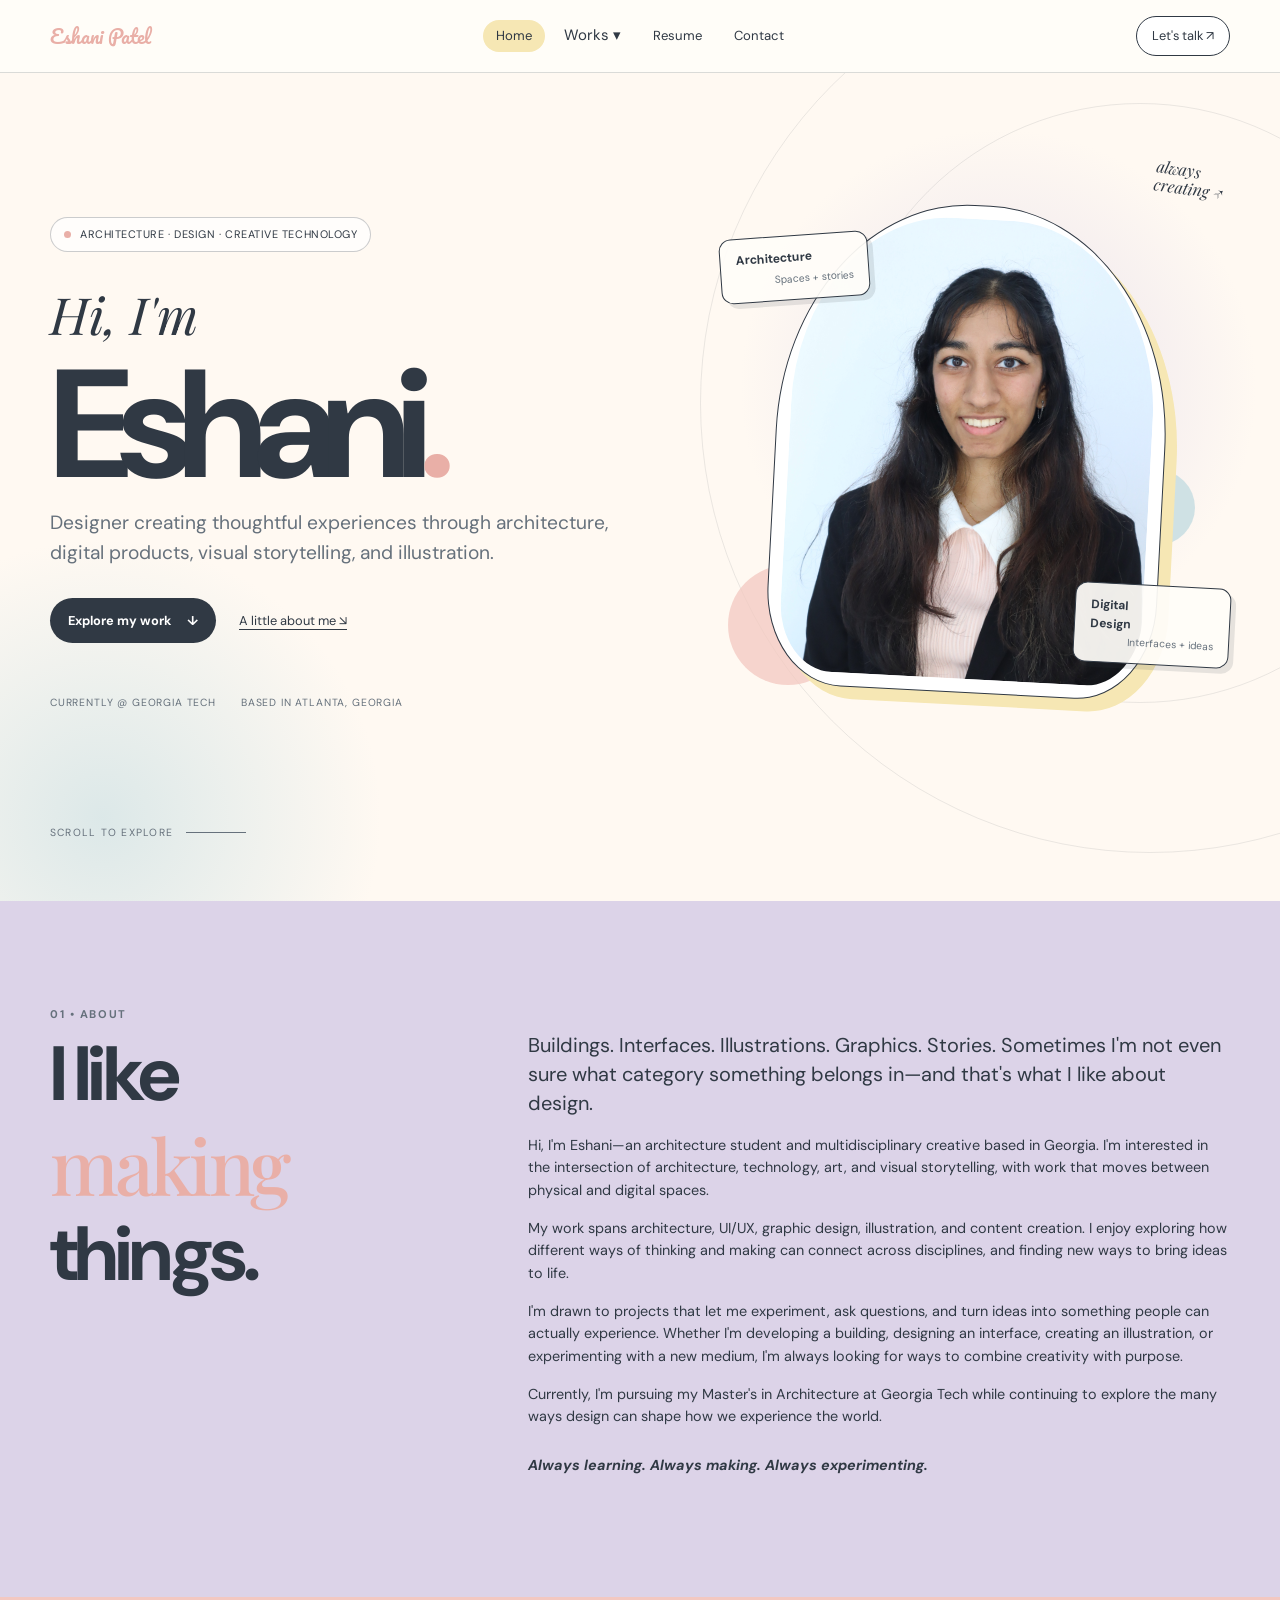
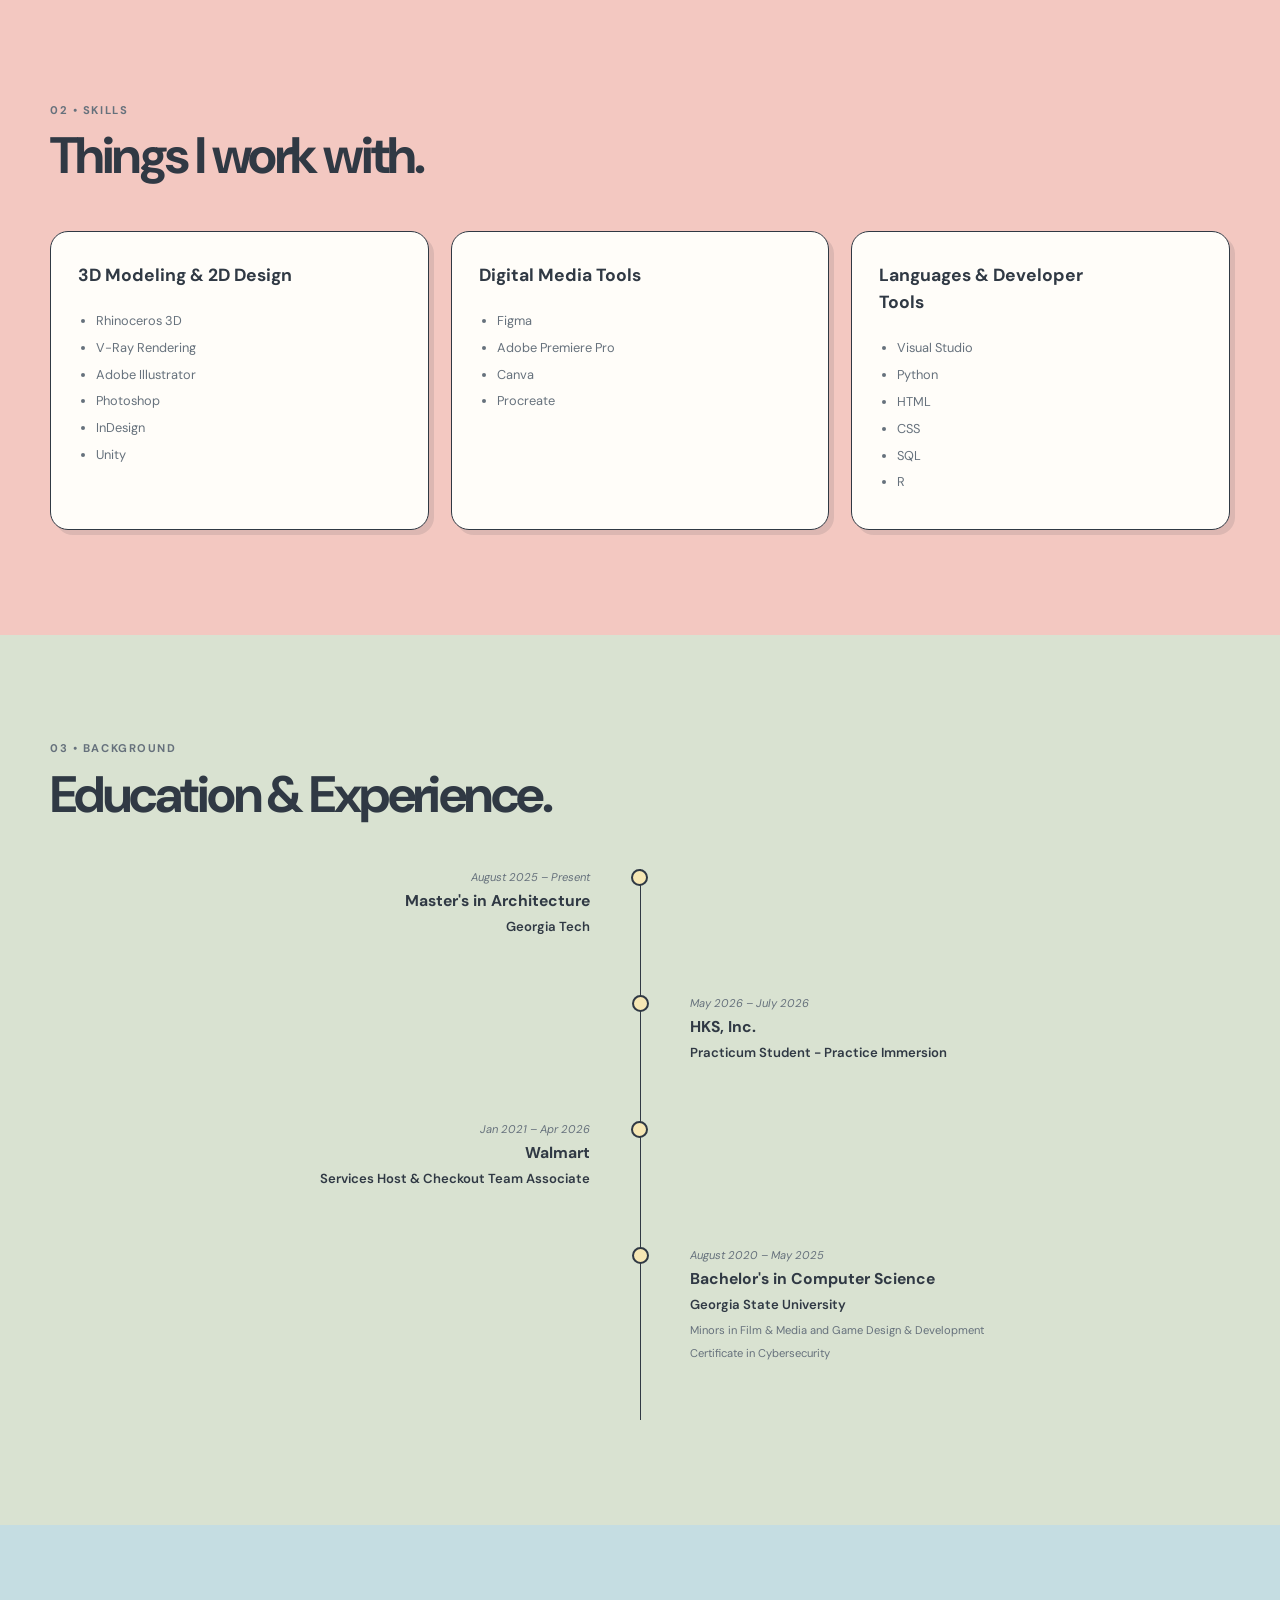
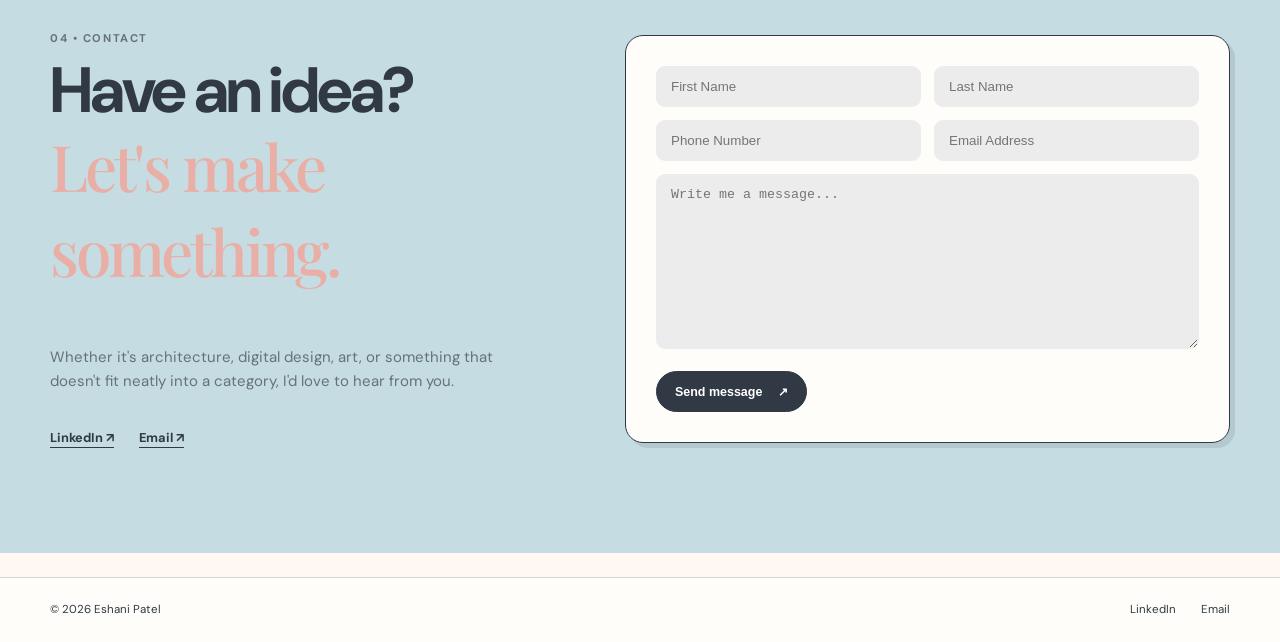
==== commit 94731a0b: "made minor design and project information changes to each html/css page as needed" ====
--- a/index.html
+++ b/index.html
@@ -29,7 +29,7 @@
             <a href="architecture.html">Architecture</a>
             <a href="uiux_graphicdesign.html">UI/UX &amp; Graphic Design</a>
             <a href="WebAppDev.html">Web &amp; App Development</a>
-            <a href="#illustrations">Illustrations</a>
+            <a href="illustrations.html">Illustrations</a>
             <a href="#content-creation">Content Creation</a>
           </div>
         </div>
@@ -55,8 +55,8 @@
           <div class="mobile-dropdown-menu">
             <a href="architecture.html">Architecture</a>
             <a href="uiux_graphicdesign.html">UI/UX &amp; Graphic Design</a>
-            <a href="#web-app-development">Web &amp; App Development</a>
-            <a href="#illustrations">Illustrations</a>
+            <a href="WebAppDev.html">Web &amp; App Development</a>
+          <a href="illustrations.html">Illustrations</a>
             <a href="#content-creation">Content Creation</a>
           </div>
         </div>
@@ -91,26 +91,26 @@
           
           <div class="hero-notes">
             <span>Currently @ Georgia Tech</span>
-            <span>Based in Georgia</span>
+            <span>Based in Atlanta, Georgia</span>
           </div>
         </div>
 
         <div class="hero-visual">
-          <div class="scribble">always<br>making ↗</div>
+          <div class="scribble">always<br>creating ↗</div>
           
           <div class="portrait-frame">
             <img src="BusProfPortrait3.jpg" alt="Portrait of Eshani Patel">
           </div>
           
           <div class="floating-card card-top">
-            <span class="mini-label">01</span>
-            <strong>Architecture</strong>
+            
+            <strong>Architecture</strong><br>
             <small>Spaces + stories</small>
           </div>
           
           <div class="floating-card card-bottom">
-            <span class="mini-label">02</span>
-            <strong>Digital Design</strong>
+            
+            <strong>Digital Design</strong><br>
             <small>Interfaces + ideas</small>
           </div>
           
@@ -129,7 +129,7 @@
     <section class="about section" id="about">
       <div class="container about-grid">
         <div class="about-title">
-          <p class="eyebrow">01 / About</p>
+          <p class="eyebrow">01 • About</p>
           <h2>I like<br><em>making</em><br>things.</h2>
         </div>
 
@@ -148,21 +148,21 @@
         </div>
       </div>
     </section>
-
+    
 
 
     <section class="skills section" id="skills">
       <div class="container">
         <div class="section-heading">
           <div>
-            <p class="eyebrow">03 / Toolkit</p>
+            <p class="eyebrow">02 • Skills</p>
             <h2>Things I work with.</h2>
           </div>
         </div>
 
         <div class="skills-grid">
           <article class="skill-card">
-            <span class="skill-number">01</span>
+            
             <h3>3D Modeling &amp; 2D Design</h3>
             <ul>
               <li>Rhinoceros 3D</li>
@@ -175,7 +175,7 @@
           </article>
 
           <article class="skill-card">
-            <span class="skill-number">02</span>
+            
             <h3>Digital Media Tools</h3>
             <ul>
               <li>Figma</li>
@@ -186,7 +186,7 @@
           </article>
 
           <article class="skill-card">
-            <span class="skill-number">03</span>
+            
             <h3>Languages &amp; Developer Tools</h3>
             <ul>
               <li>Visual Studio</li>
@@ -206,8 +206,8 @@
       <div class="container">
         <div class="section-heading">
           <div>
-            <p class="eyebrow">04 / Background</p>
-            <h2>Education &amp; Experience</h2>
+            <p class="eyebrow">03 • Background</p>
+            <h2>Education &amp; Experience.</h2>
           </div>
         </div>
 
@@ -224,11 +224,11 @@
             <div class="timeline-content">
               <span class="date">May 2026 – July 2026</span>
               <h3>HKS, Inc.</h3>
-              <p>Practice Immersion Student</p>
+              <p>Practicum Student - Practice Immersion</p>
             </div>
           </article>
 
-          <article class="timeline-item right">
+          <article class="timeline-item left">
             <div class="timeline-content">
               <span class="date">Jan 2021 – Apr 2026</span>
               <h3>Walmart</h3>
@@ -236,12 +236,12 @@
             </div>
           </article>
 
-          <article class="timeline-item left">
+          <article class="timeline-item right">
             <div class="timeline-content">
               <span class="date">August 2020 – May 2025</span>
               <h3>Bachelor's in Computer Science</h3>
               <p>Georgia State University</p>
-              <small>Minors in Film &amp; Media and Game Design &amp; Development · Certificate in Cybersecurity</small>
+              <small>Minors in Film &amp; Media and Game Design &amp; Development <br> Certificate in Cybersecurity</small>
             </div>
           </article>
         </div>
@@ -252,7 +252,7 @@
     <section class="contact section" id="contact">
       <div class="container contact-grid">
         <div class="contact-intro">
-          <p class="eyebrow">05 / Contact</p>
+          <p class="eyebrow">04 • Contact</p>
           <h2>Have an idea?<br><em>Let's make something.</em></h2>
           <p>Whether it's architecture, digital design, art, or something that doesn't fit neatly into a category, I'd love to hear from you.</p>
           
--- a/styles.css
+++ b/styles.css
@@ -10,8 +10,9 @@
   --coral: #e9afa7;
   --lav: #dcd3e8;
   --butter: #f6e7b4;
-  --sage: #c9d8c0;
+  --sage: #d9e2d1;
   --blue: #c5dde2;
+  --orange: #f0b896;
   --white: #fff;
   --shadow: 5px 5px 0 rgba(48, 57, 68, 0.12);
   --max: 1180px;
@@ -414,7 +415,7 @@
 
 .scroll-note {
   position: absolute;
-  bottom: 25px;
+  bottom: 60px;
   left: max(24px, calc((100vw - var(--max)) / 2));
   display: flex;
   align-items: center;
@@ -503,9 +504,51 @@
 
 .project-grid {
   display: grid;
-  grid-template-columns: 1.2fr 0.8fr;
-  grid-template-rows: auto auto;
+  grid-template-columns: repeat(4, 1fr);
   gap: 25px;
+}
+
+.webappdev-page .project-grid {
+  grid-template-columns: repeat(3, 1fr);
+}
+
+.filter-bar {
+  display: flex;
+  gap: 12px;
+  margin-bottom: 40px;
+  flex-wrap: wrap;
+  width: 100%;
+  overflow: visible;
+  align-items: center;
+}
+
+.filter-button {
+  display: inline-block;
+  padding: 8px 16px;
+  border: 1px solid var(--rose);
+  border-radius: 999px;
+  background: transparent;
+  color: var(--ink);
+  font-size: 0.8rem;
+  font-weight: 500;
+  cursor: pointer;
+  transition: 0.25s;
+  white-space: nowrap;
+}
+
+.filter-button:hover {
+  background: var(--rose);
+  color: #fff;
+}
+
+.filter-button.active {
+  background: var(--rose);
+  color: #fff;
+}
+
+.filter-button[data-filter="acrylic"] {
+  display: inline-flex;
+  align-items: center;
 }
 
 .project-card {
@@ -523,10 +566,6 @@
   transform: translateY(-6px) rotate(-0.4deg);
 }
 
-.project-large {
-  grid-row: span 2;
-}
-
 .project-image {
   min-height: 280px;
   display: grid;
@@ -536,11 +575,6 @@
   font-size: 0.7rem;
   letter-spacing: 0.1em;
   text-transform: uppercase;
-}
-
-.project-large .project-image {
-  min-height: 490px;
-  background: var(--lav);
 }
 
 .project-yellow .project-image {
@@ -599,15 +633,6 @@
   border-radius: 18px;
   background: var(--paper);
   box-shadow: var(--shadow);
-}
-
-.skill-number {
-  position: absolute;
-  top: 25px;
-  right: 25px;
-  font-size: 0.65rem;
-  color: var(--coral);
-  font-weight: 700;
 }
 
 .skill-card h3 {
@@ -1137,14 +1162,40 @@
   color: var(--ink);
 }
 
-.page-title.soft {
-  color: var(--muted);
+.page-title.blue {
+  color: var(--blue);
+}
+
+.page-title.sage {
+  color: var(--sage);
+}
+
+.page-title.rose {
+  color: var(--coral);
+}
+
+.page-title.lav {
+  color: var(--lav);
+}
+
+.page-title.orange {
+  color: var(--orange);
 }
 
 .project-grid {
   display: grid;
   grid-template-columns: repeat(2, minmax(0, 1fr));
   gap: 26px;
+}
+
+
+
+.webappdev-page .project-grid {
+  grid-template-columns: repeat(3, minmax(0, 1fr));
+}
+
+.illustrations-page .project-grid {
+  grid-template-columns: repeat(4, minmax(0, 1fr));
 }
 
 .project-card {
@@ -1219,11 +1270,45 @@
   padding: 22px 24px 24px;
 }
 
+.project-header {
+  display: flex;
+  justify-content: space-between;
+  align-items: baseline;
+  gap: 12px;
+  margin-bottom: 12px;
+}
+
 .project-title {
-  margin: 0 0 12px;
+  margin: 8;
   font-size: 1.3rem;
   line-height: 1.15;
   font-weight: 700;
+  flex-grow: 1;
+}
+
+.project-year {
+  font-size: 0.85rem;
+  color: var(--muted);
+  white-space: nowrap;
+}
+
+.project-tags {
+  display: flex;
+  flex-wrap: wrap;
+  gap: 8px;
+  margin-top: 12px;
+}
+
+.project-tag {
+  display: inline-block;
+  padding: 6px 12px;
+  border-radius: 999px;
+  background: var(--rose);
+  color: var(--white);
+  font-size: 0.75rem;
+  font-weight: 600;
+  text-transform: uppercase;
+  letter-spacing: 0.05em;
 }
 
 .project-description {
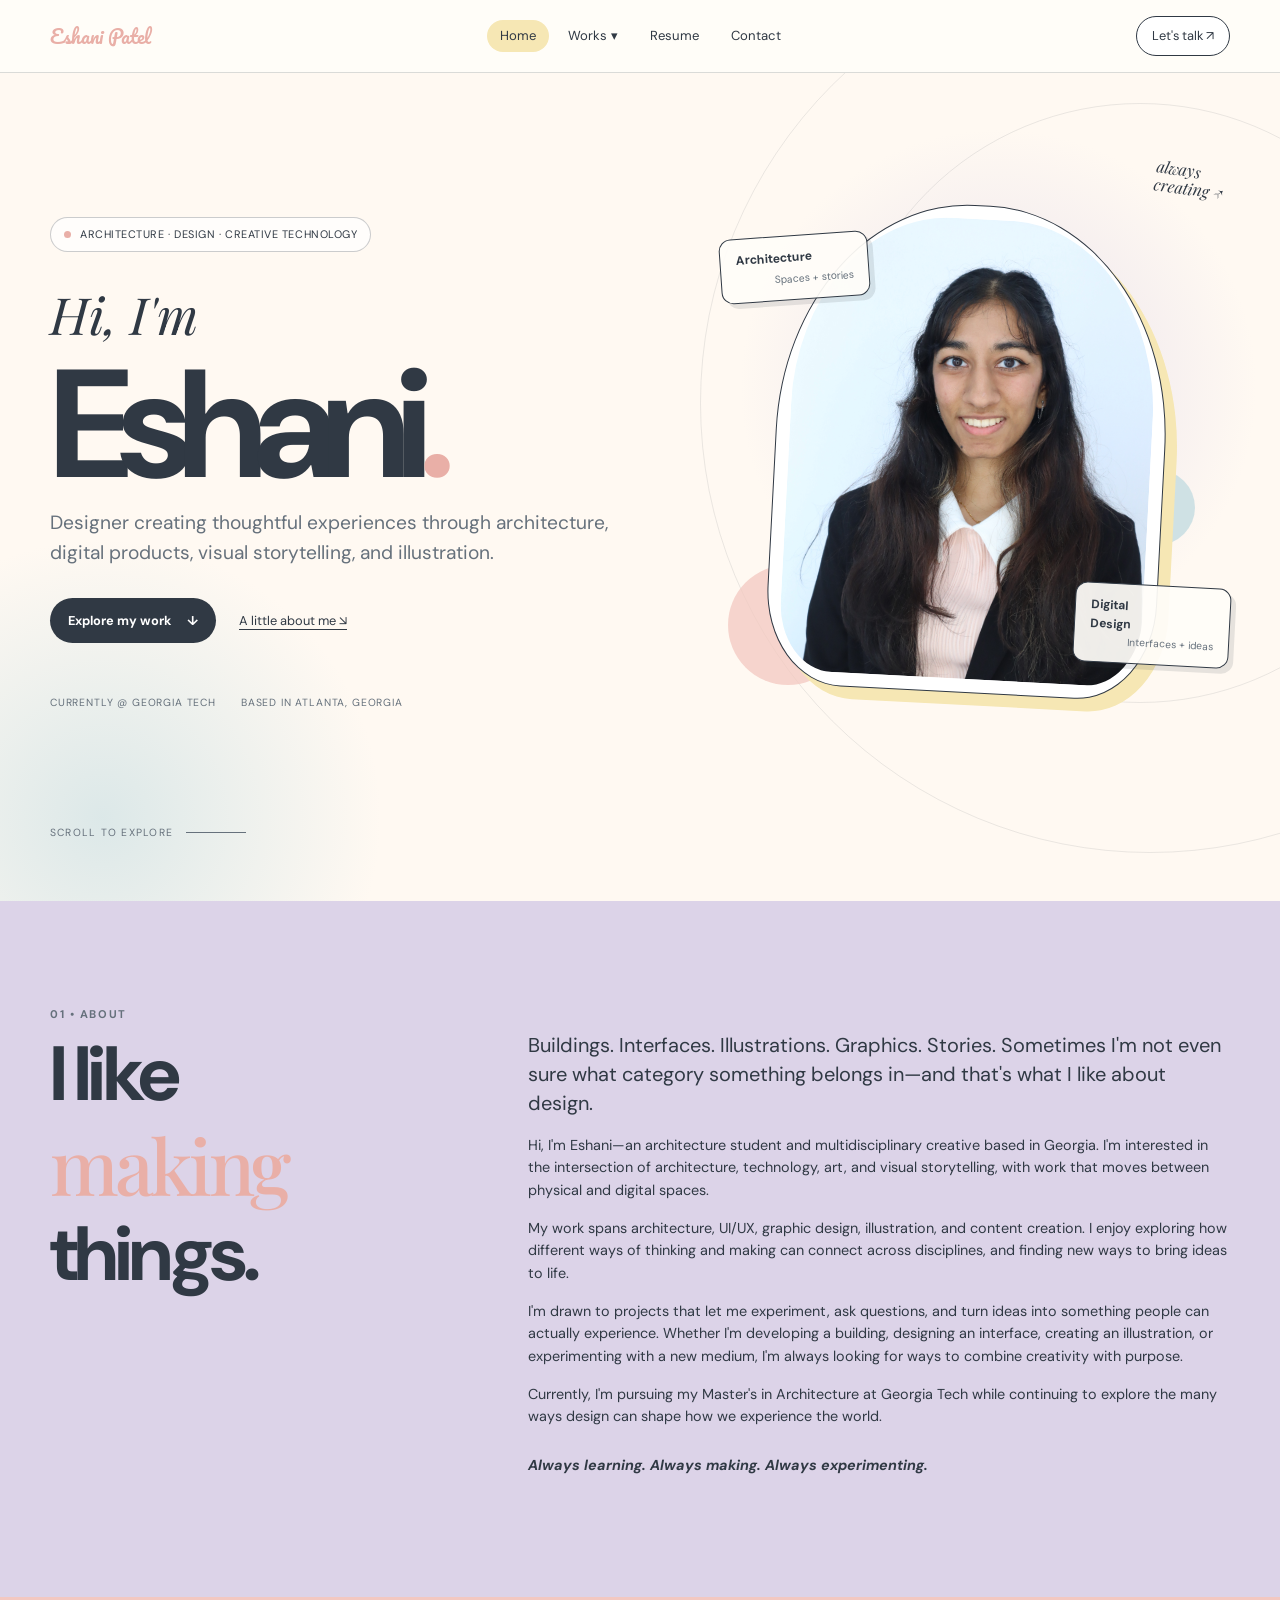
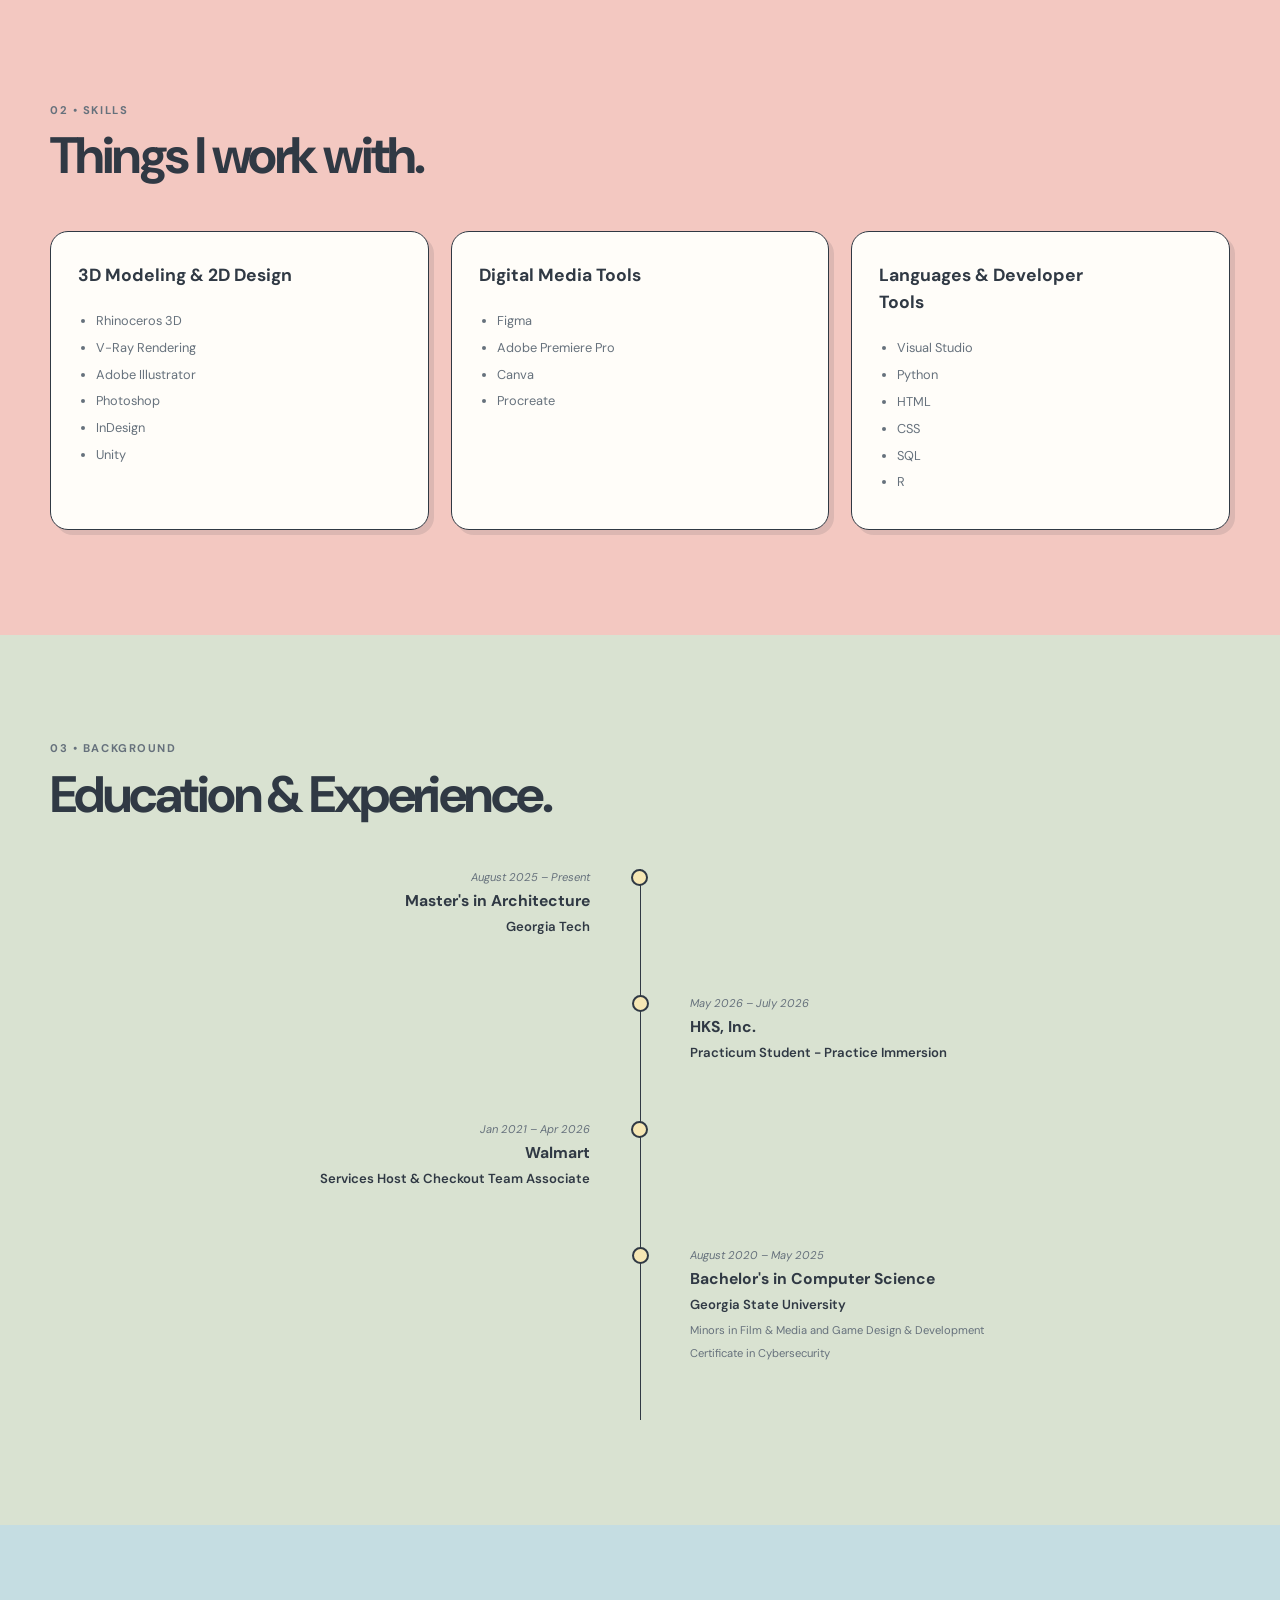
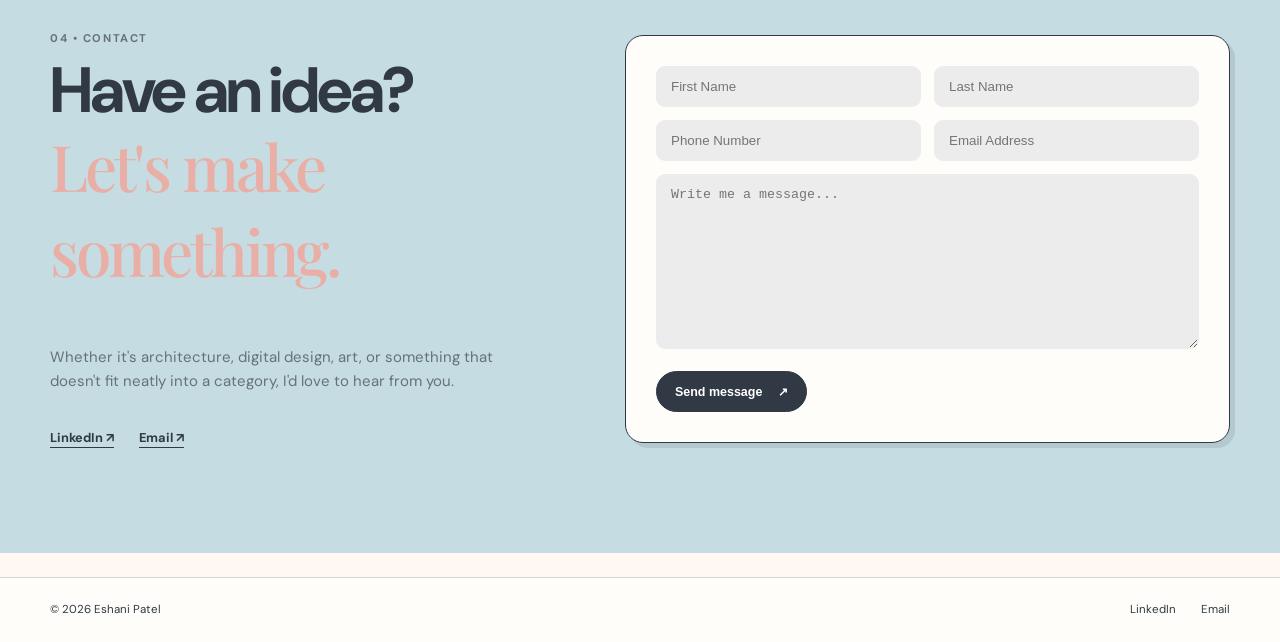
==== commit 793b752f: "created all "linkedin" and "email" buttons functionable" ====
--- a/index.html
+++ b/index.html
@@ -257,8 +257,8 @@
           <p>Whether it's architecture, digital design, art, or something that doesn't fit neatly into a category, I'd love to hear from you.</p>
           
           <div class="contact-links">
-            <a href="#" target="_blank" rel="noreferrer">LinkedIn ↗</a>
-            <a href="mailto:your-email@example.com">Email ↗</a>
+            <a href="https://www.linkedin.com/in/eshani-patel/" target="_blank" rel="noopener noreferrer">LinkedIn ↗</a>
+            <a href="mailto:eshani2020@gmail.com">Email ↗</a>
           </div>
         </div>
 
@@ -301,8 +301,8 @@
     <div class="container footer-inner">
       <span>© 2026 Eshani Patel</span>
       <div>
-        <a href="#" target="_blank" rel="noreferrer">LinkedIn</a>
-        <a href="mailto:your-email@example.com">Email</a>
+        <a href="https://www.linkedin.com/in/eshani-patel/" target="_blank" rel="noopener noreferrer">LinkedIn</a>
+        <a href="mailto:eshani2020@gmail.com">Email</a>
       </div>
     </div>
   </footer>
--- a/styles.css
+++ b/styles.css
@@ -130,7 +130,7 @@
   border: 0;
   background: transparent;
   color: inherit;
-  font: inherit;
+  font-family: inherit;
   cursor: pointer;
   display: flex;
   align-items: center;
@@ -567,7 +567,8 @@
 }
 
 .project-image {
-  min-height: 280px;
+  min-height: 300px;
+  overflow: hidden;
   display: grid;
   place-items: center;
   background: var(--butter);
@@ -1214,11 +1215,21 @@
 
 .project-image {
   position: relative;
-  height: 290px;
+  height: 360px;
+  overflow: hidden;
   display: grid;
   place-items: center;
   background: var(--lav);
   border-bottom: 1px solid rgba(48, 57, 68, 0.1);
+}
+
+.project-photo {
+  position: center;
+  inset: 0;
+  width: 100%;
+  height: 100%;
+  object-fit: cover;
+  display: block;
 }
 
 .project-card:nth-child(2n) .project-image {
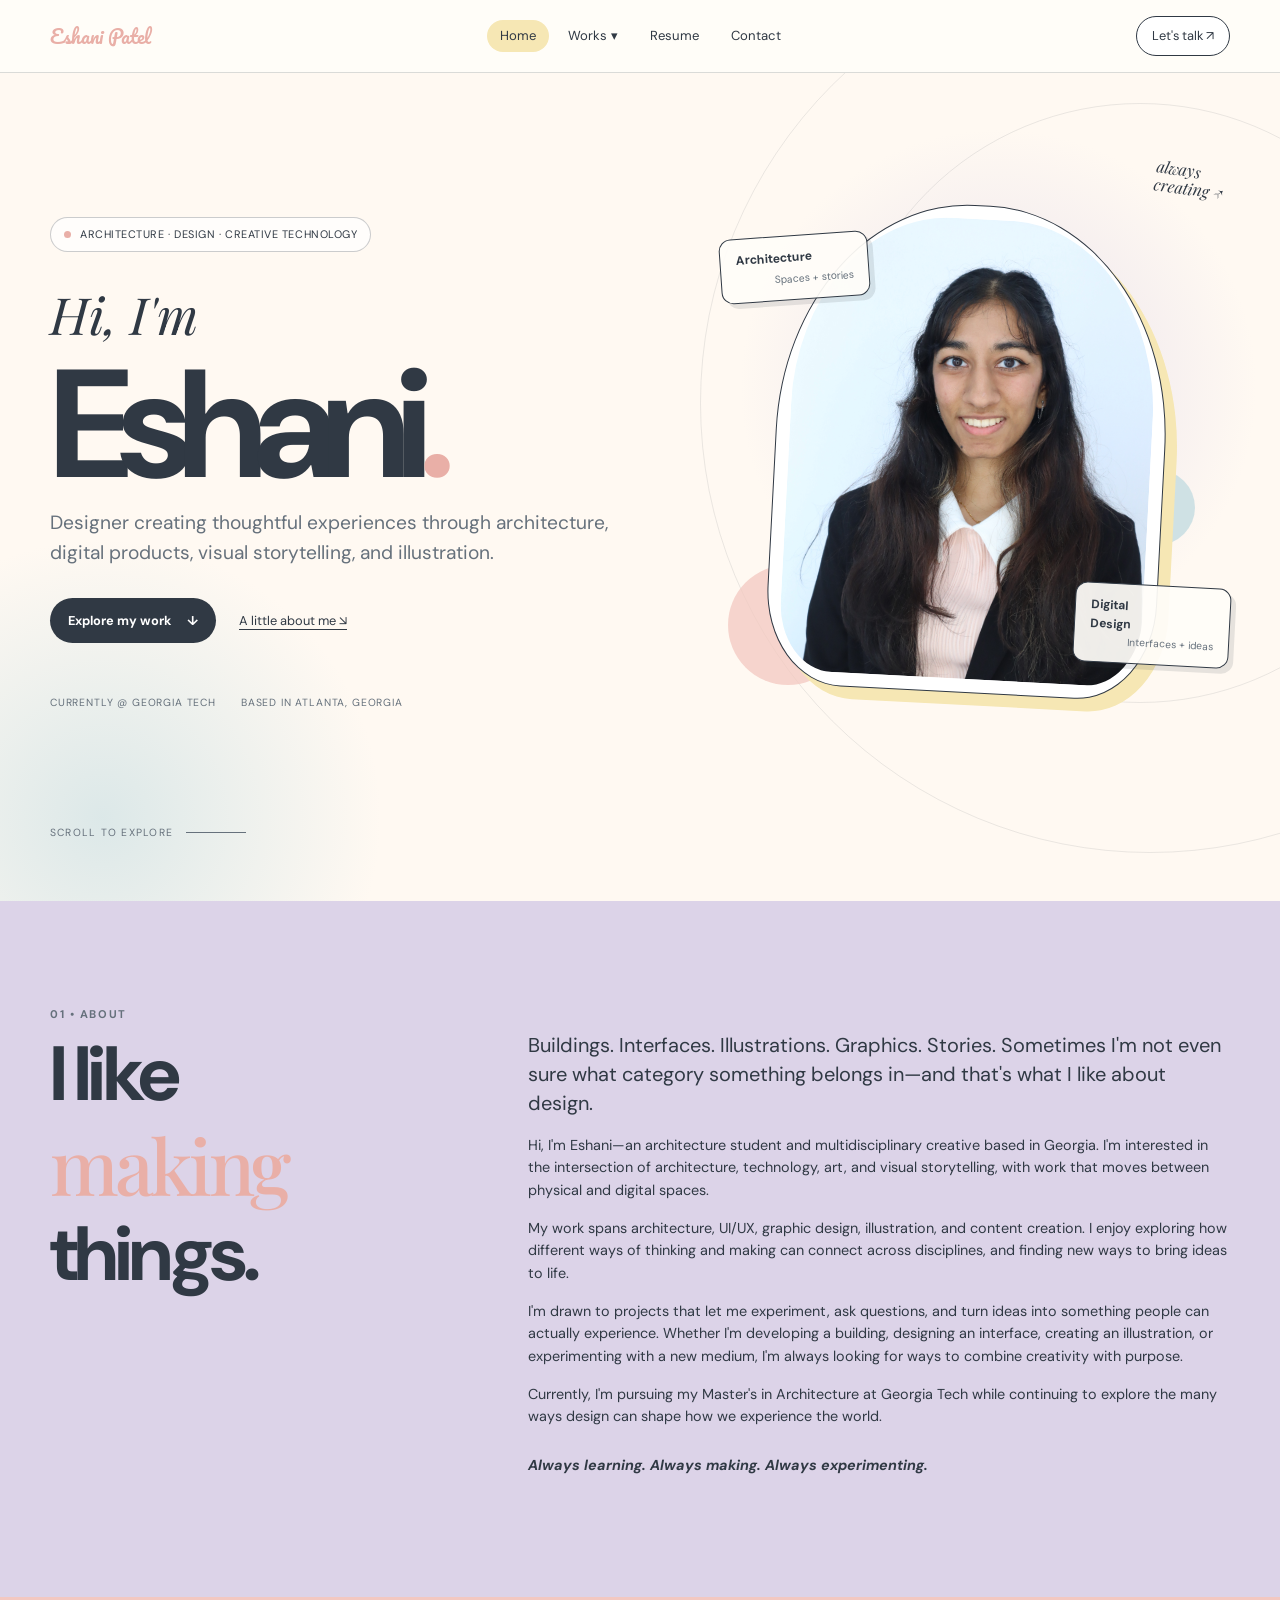
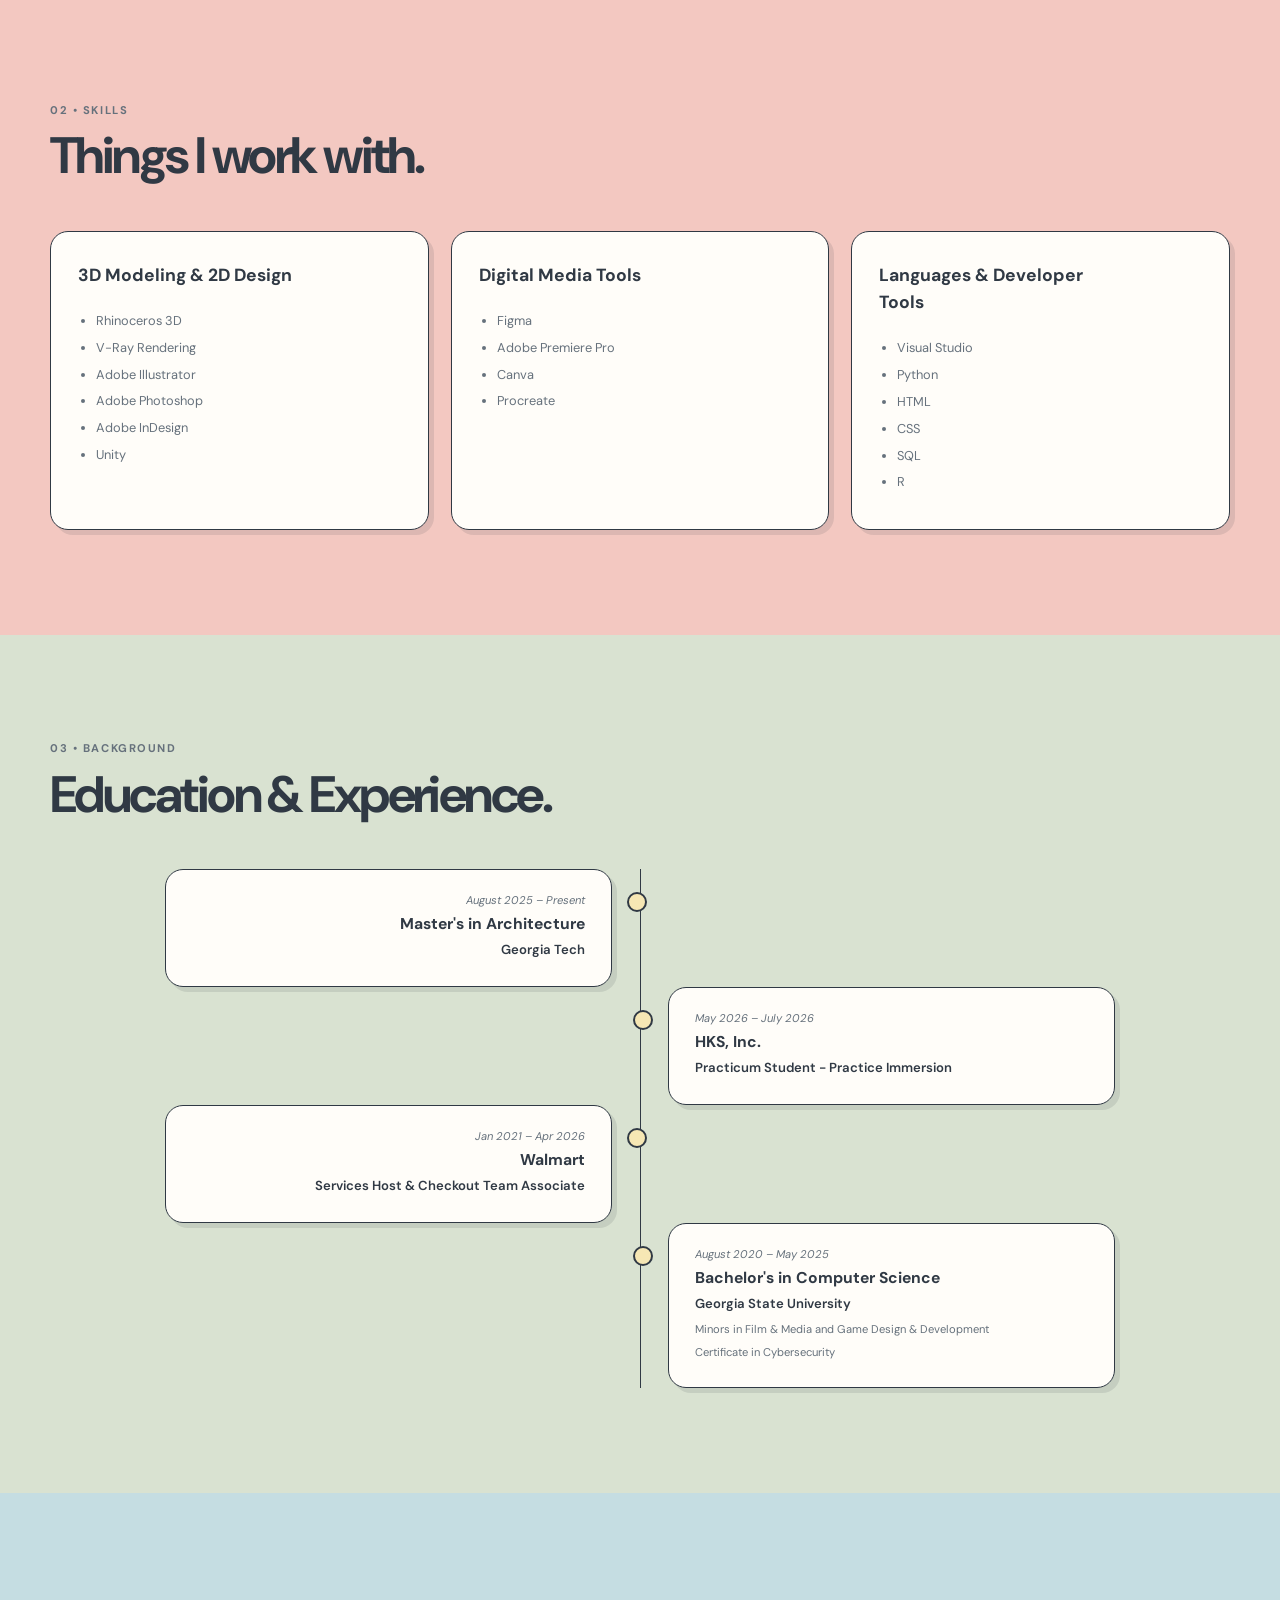
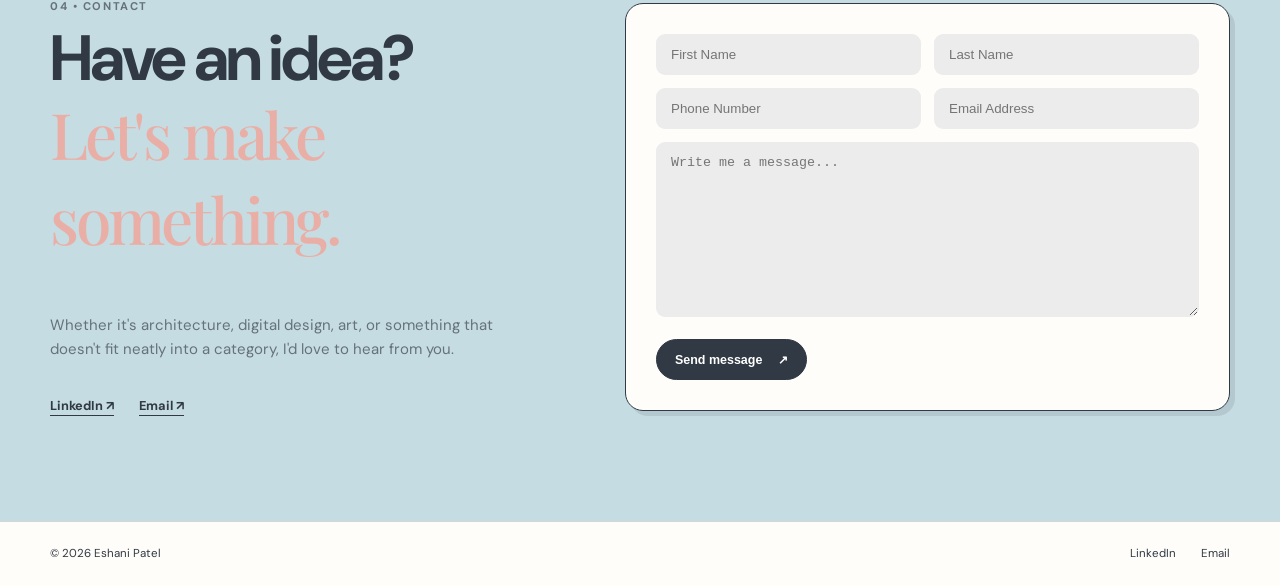
==== commit 2f060ef5: "Refactor code structure for improved readability and maintainability" ====
--- a/index.html
+++ b/index.html
@@ -30,14 +30,14 @@
             <a href="uiux_graphicdesign.html">UI/UX &amp; Graphic Design</a>
             <a href="WebAppDev.html">Web &amp; App Development</a>
             <a href="illustrations.html">Illustrations</a>
-            <a href="#content-creation">Content Creation</a>
-          </div>
-        </div>
-        <a href="#resume">Resume</a>
-        <a href="#contact">Contact</a>
-      </div>
-      
-      <a class="nav-cta" href="#contact">Let's talk <span>↗</span></a>
+            <a href="index.html">Content Creation</a>
+          </div>
+        </div>
+        <a href="WebsiteResume_2026.pdf" target="_blank" rel="noopener noreferrer">Resume</a>
+        <a href="index.html#contact">Contact</a>
+      </div>
+      
+      <a class="nav-cta" href="index.html#contact">Let's talk <span>↗</span></a>
       
       <button class="menu-toggle" aria-expanded="false" aria-controls="nav-links">
         <span></span>
@@ -57,11 +57,11 @@
             <a href="uiux_graphicdesign.html">UI/UX &amp; Graphic Design</a>
             <a href="WebAppDev.html">Web &amp; App Development</a>
           <a href="illustrations.html">Illustrations</a>
-            <a href="#content-creation">Content Creation</a>
-          </div>
-        </div>
-        <a href="#resume">Resume</a>
-        <a href="#contact">Contact</a>
+            <a href="index.html">Content Creation</a>
+          </div>
+        </div>
+        <a href="WebsiteResume_2026.pdf" target="_blank" rel="noopener noreferrer">Resume</a>
+        <a href="index.html#contact">Contact</a>
       </div>
     </nav>
   </header>
@@ -168,8 +168,8 @@
               <li>Rhinoceros 3D</li>
               <li>V-Ray Rendering</li>
               <li>Adobe Illustrator</li>
-              <li>Photoshop</li>
-              <li>InDesign</li>
+              <li>Adobe Photoshop</li>
+              <li>Adobe InDesign</li>
               <li>Unity</li>
             </ul>
           </article>
--- a/styles.css
+++ b/styles.css
@@ -664,6 +664,7 @@
   position: relative;
   max-width: 950px;
   margin: auto;
+  --timeline-gap: 28px;
 }
 
 .timeline:before {
@@ -678,8 +679,12 @@
 
 .timeline-item {
   position: relative;
-  width: 50%;
-  padding: 0 50px 55px;
+  width: calc(50% - var(--timeline-gap));
+  padding: 22px 26px 23px;
+  border: 1px solid var(--ink);
+  border-radius: 18px;
+  background: var(--paper);
+  box-shadow: var(--shadow);
 }
 
 .timeline-item.left {
@@ -687,26 +692,26 @@
 }
 
 .timeline-item.right {
-  margin-left: 50%;
+  margin-left: calc(50% + var(--timeline-gap));
 }
 
 .timeline-item:after {
   content: "";
   position: absolute;
-  top: 0;
-  width: 13px;
-  height: 13px;
+  top: 22px;
+  width: 16px;
+  height: 16px;
   border: 2px solid var(--ink);
   border-radius: 50%;
   background: var(--butter);
 }
 
 .timeline-item.left:after {
-  right: -8px;
+  right: calc(-1 * (var(--timeline-gap) + 8px));
 }
 
 .timeline-item.right:after {
-  left: -8px;
+  left: calc(-1 * (var(--timeline-gap) + 8px));
 }
 
 .timeline-content {
@@ -846,7 +851,7 @@
    FOOTER & ACCESSIBILITY
    ========================================= */
 .site-footer {
-  margin-top: 24px;
+  margin-top: 0;
   background: var(--paper);
   border-top: 1px solid #30394433;
 }
@@ -1109,7 +1114,7 @@
 
   .timeline-item.left:after,
   .timeline-item.right:after {
-    left: 1px;
+    left: 0;
     right: auto;
   }
 
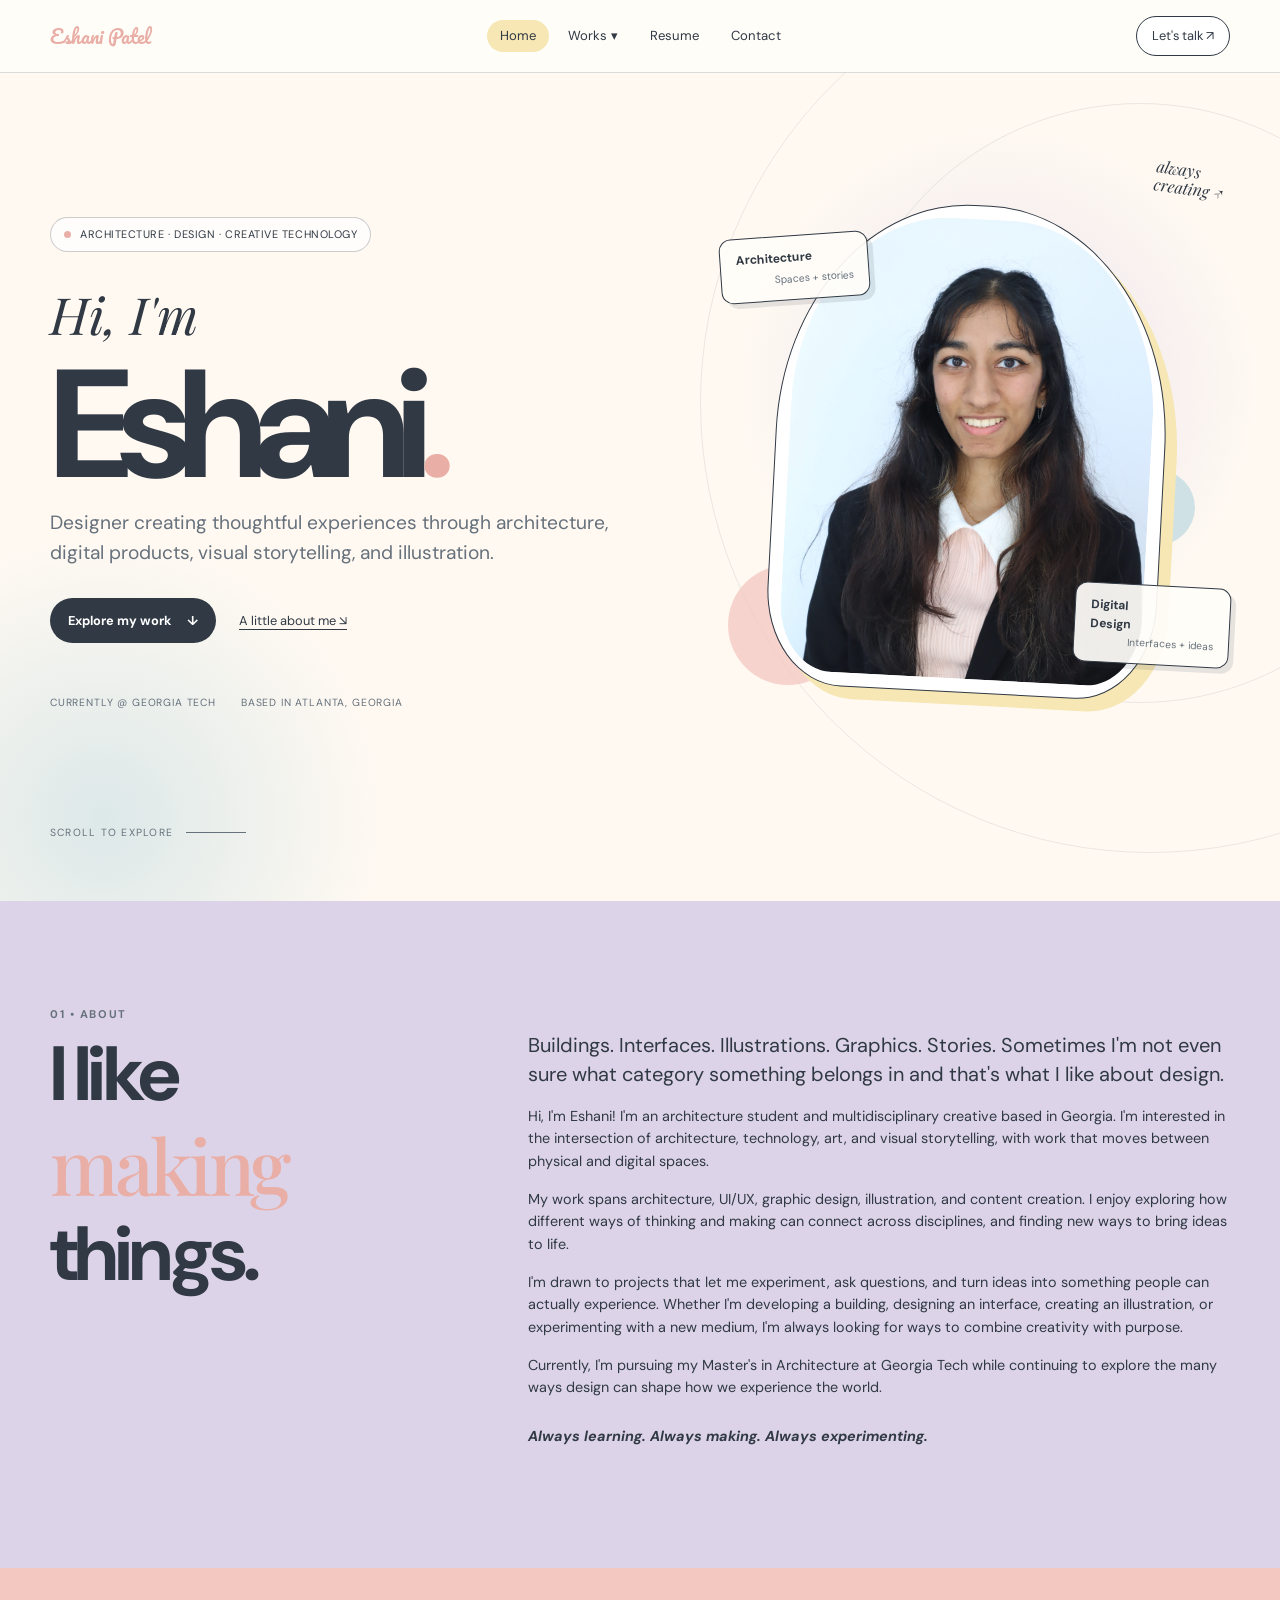
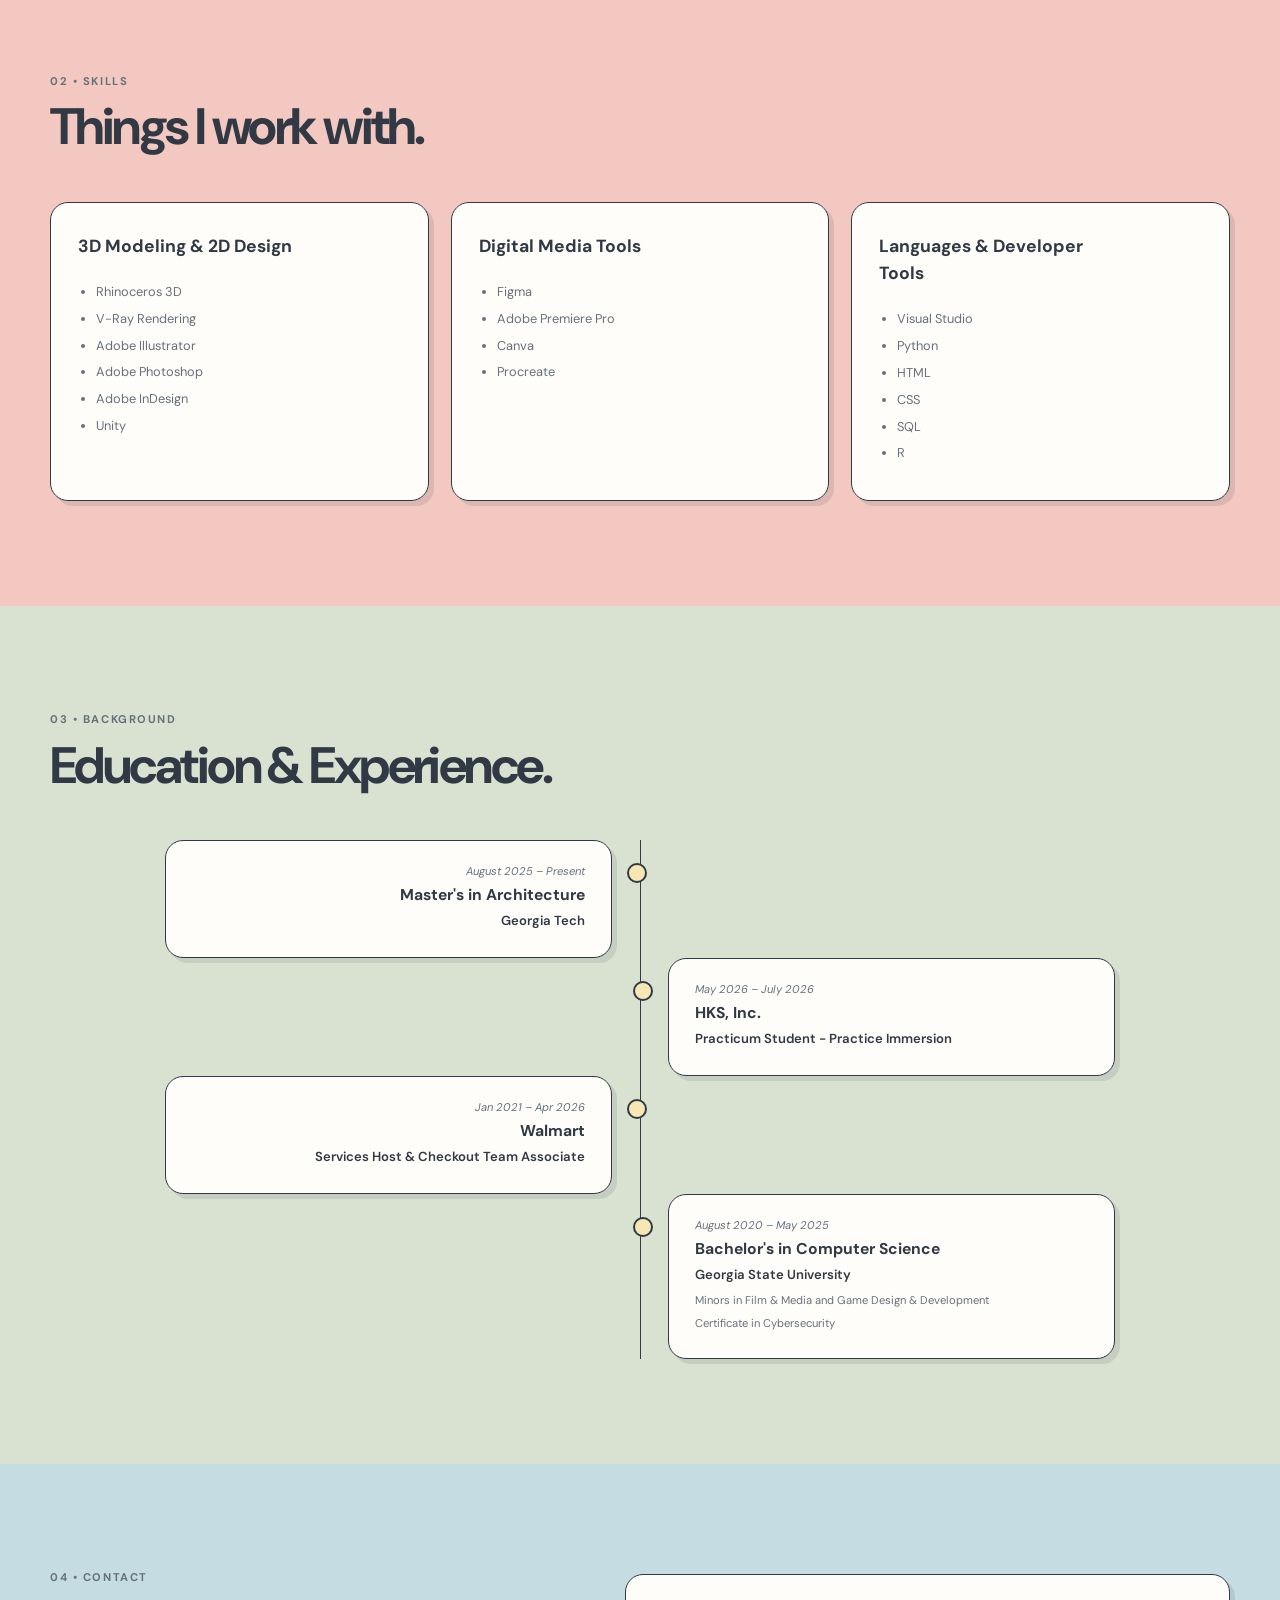
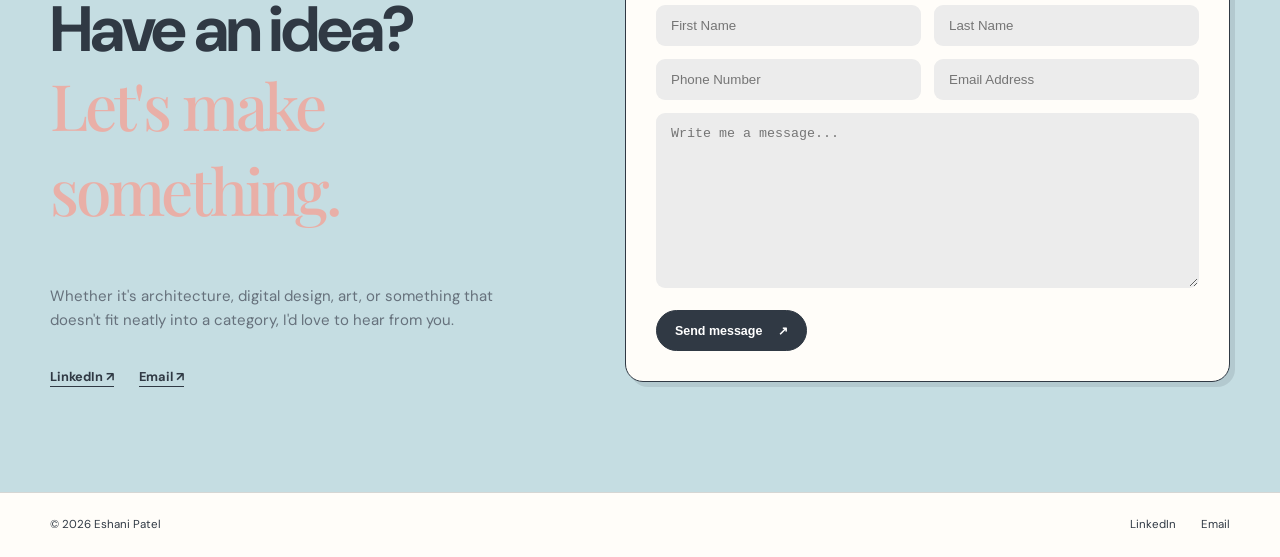
==== commit ee6f83dd: "minor things -> architecture footer & hypens of about page" ====
--- a/index.html
+++ b/index.html
@@ -134,9 +134,9 @@
         </div>
 
         <div class="about-copy">
-          <p class="about-intro">Buildings. Interfaces. Illustrations. Graphics. Stories. Sometimes I'm not even sure what category something belongs in—and that's what I like about design.</p>
-          
-          <p>Hi, I'm Eshani—an architecture student and multidisciplinary creative based in Georgia. I'm interested in the intersection of architecture, technology, art, and visual storytelling, with work that moves between physical and digital spaces.</p>
+          <p class="about-intro">Buildings. Interfaces. Illustrations. Graphics. Stories. Sometimes I'm not even sure what category something belongs in and that's what I like about design.</p>
+          
+          <p>Hi, I'm Eshani! I'm an architecture student and multidisciplinary creative based in Georgia. I'm interested in the intersection of architecture, technology, art, and visual storytelling, with work that moves between physical and digital spaces.</p>
           
           <p>My work spans architecture, UI/UX, graphic design, illustration, and content creation. I enjoy exploring how different ways of thinking and making can connect across disciplines, and finding new ways to bring ideas to life.</p>
           
